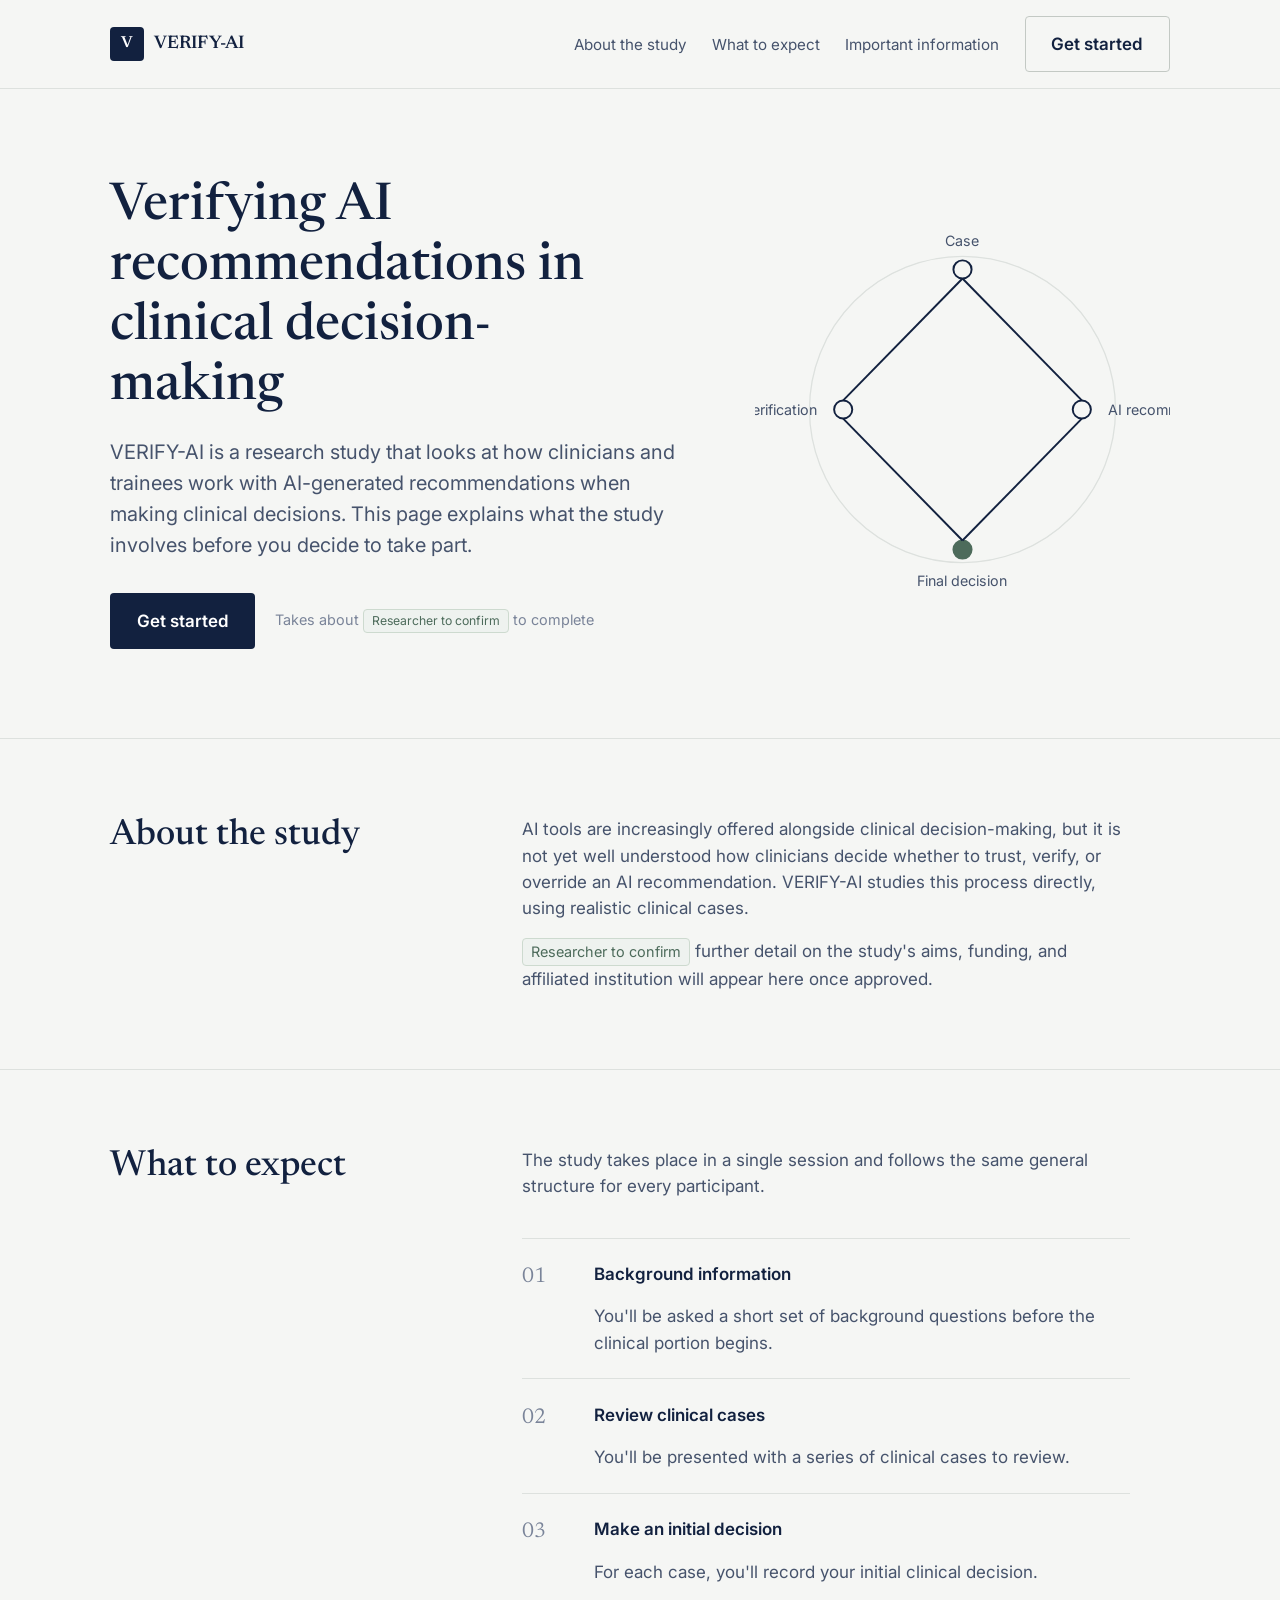
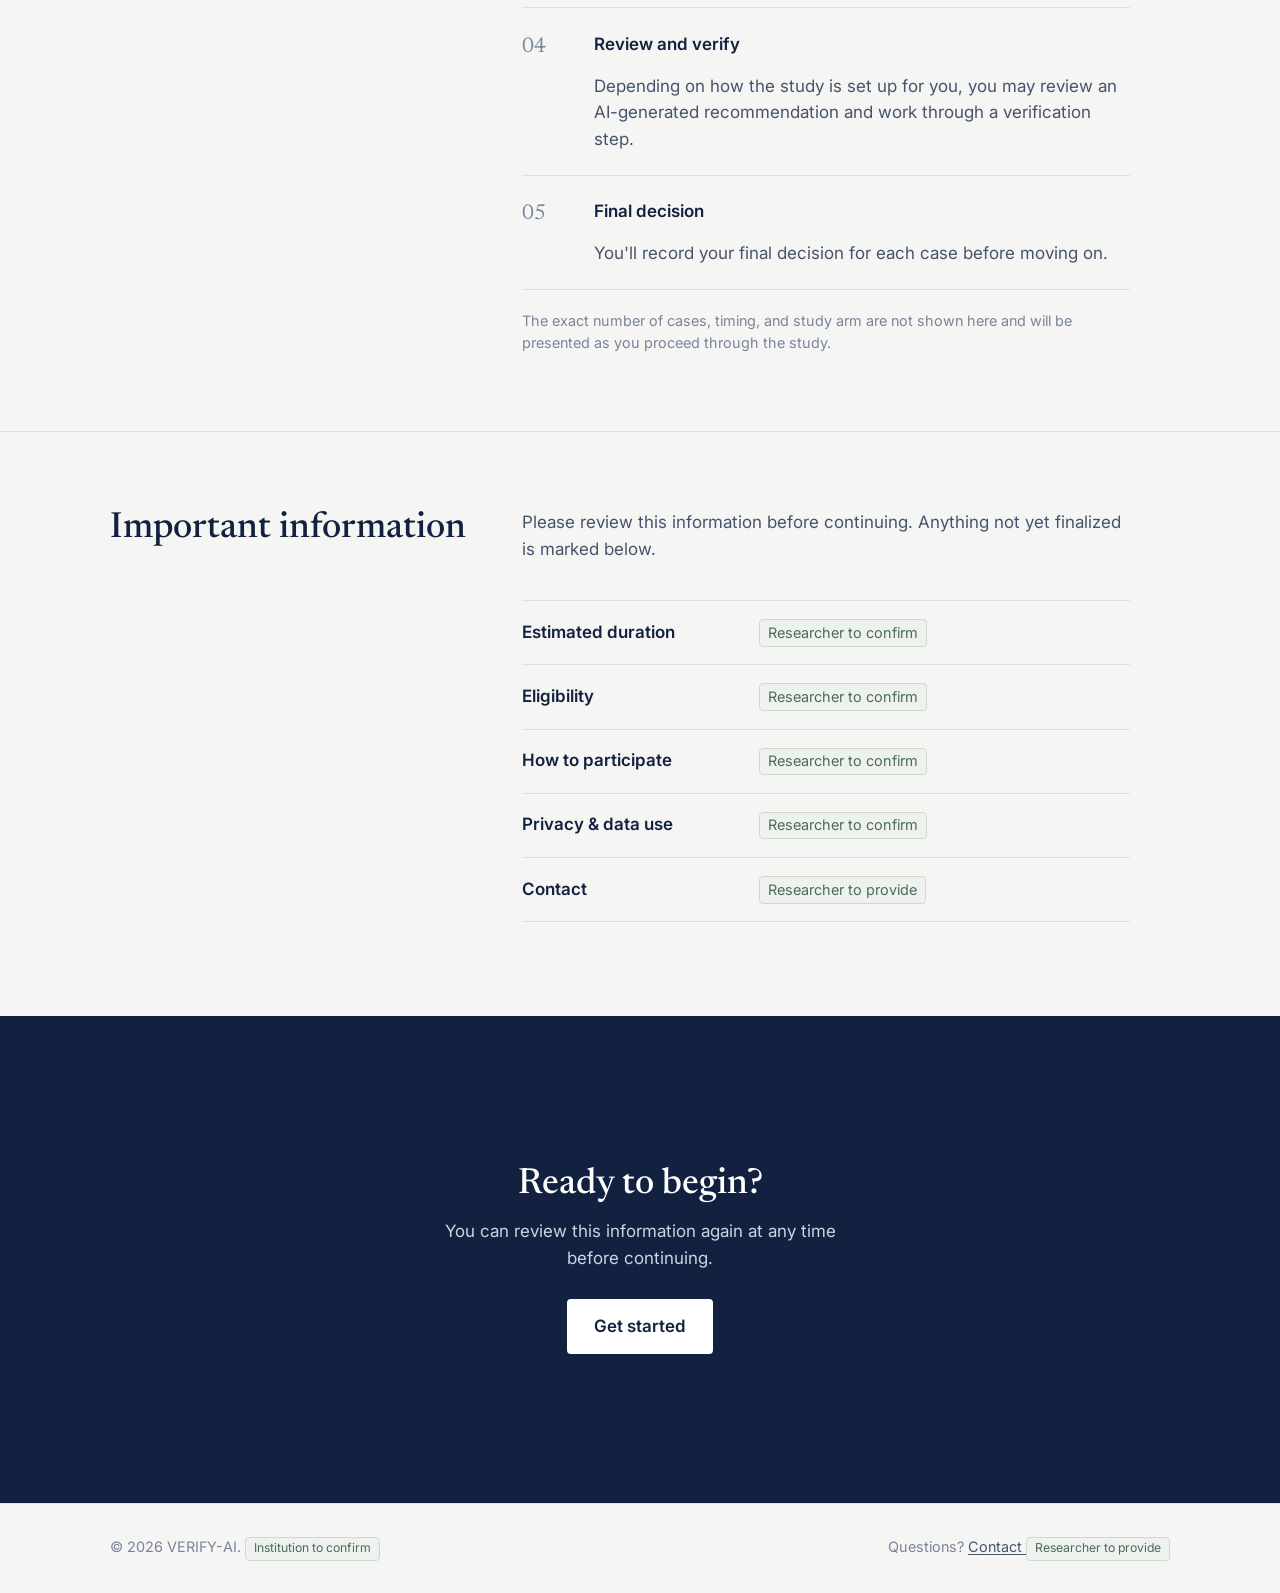
==== index.html @ 40778808 "i created the landing page for it" ====
<!DOCTYPE html>
<html lang="en">
<head>
  <meta charset="UTF-8" />
  <meta name="viewport" content="width=device-width, initial-scale=1.0" />
  <title>VERIFY-AI — A Clinical Research Study</title>
  <meta name="description" content="VERIFY-AI is a research study on verifying AI recommendations in clinical decision-making. Learn what participation involves before you begin." />
  <link rel="preconnect" href="https://fonts.googleapis.com" />
  <link rel="preconnect" href="https://fonts.gstatic.com" crossorigin />
  <link href="https://fonts.googleapis.com/css2?family=Newsreader:opsz,wght@6..72,500;6..72,600&family=Inter:wght@400;500;600&display=swap" rel="stylesheet" />
  <link rel="stylesheet" href="css/main.css" />
  <link rel="stylesheet" href="css/landing.css" />
</head>
<body>
  <a class="skip-link" href="#main">Skip to main content</a>

  <header class="site-header">
    <div class="wrap site-header__inner">
      <a class="brand" href="#top">
        <span class="brand__mark" aria-hidden="true">V</span>
        <span class="brand__name">VERIFY-AI</span>
      </a>

      <nav class="site-nav" data-open="false" aria-label="Primary">
        <button class="nav-toggle" type="button" aria-expanded="false" aria-controls="primary-nav-links" id="nav-toggle-btn">
          Menu
        </button>
        <ul class="site-nav__links" id="primary-nav-links">
          <li><a href="#about">About the study</a></li>
          <li><a href="#expect">What to expect</a></li>
          <li><a href="#information">Important information</a></li>
        </ul>
        <a class="btn btn-quiet site-nav__cta" href="#begin">Get started</a>
      </nav>
    </div>
  </header>

  <main id="main">
    <section class="hero" id="top">
      <div class="wrap hero__grid">
        <div class="hero__copy">
          <h1 class="hero__title">Verifying AI recommendations in clinical decision-making</h1>
          <p class="hero__lede">
            VERIFY-AI is a research study that looks at how clinicians and
            trainees work with AI-generated recommendations when making
            clinical decisions. This page explains what the study involves
            before you decide to take part.
          </p>
          <div class="hero__actions">
            <a class="btn btn-primary" href="#begin">Get started</a>
            <span class="hero__note">Takes about <span class="placeholder">Researcher to confirm</span> to complete</span>
          </div>
        </div>

        <div class="hero__figure" aria-hidden="true">
          <svg viewBox="0 0 320 320" xmlns="http://www.w3.org/2000/svg" role="img" aria-label="">
            <circle cx="160" cy="160" r="118" fill="none" stroke="#dde1de" stroke-width="1" />
            <g fill="none" stroke="#12213f" stroke-width="1.5">
              <circle cx="160" cy="52" r="7" />
              <circle cx="252" cy="160" r="7" />
              <circle cx="160" cy="268" r="7" fill="#4d6b5b" stroke="#4d6b5b" />
              <circle cx="68" cy="160" r="7" />
              <path d="M160 59 L252 153" />
              <path d="M252 167 L160 261" />
              <path d="M160 261 L68 167" />
              <path d="M68 153 L160 59" />
            </g>
            <text x="160" y="34" text-anchor="middle" font-family="Inter, sans-serif" font-size="11" fill="#46536c">Case</text>
            <text x="272" y="164" text-anchor="start" font-family="Inter, sans-serif" font-size="11" fill="#46536c">AI recommendation</text>
            <text x="160" y="296" text-anchor="middle" font-family="Inter, sans-serif" font-size="11" fill="#46536c">Final decision</text>
            <text x="48" y="164" text-anchor="end" font-family="Inter, sans-serif" font-size="11" fill="#46536c">Verification</text>
          </svg>
        </div>
      </div>
    </section>

    <section class="section" id="about">
      <div class="wrap section__head">
        <h2 class="section__heading">About the study</h2>
        <div class="section__body">
          <p>
            AI tools are increasingly offered alongside clinical decision-making,
            but it is not yet well understood how clinicians decide whether to
            trust, verify, or override an AI recommendation. VERIFY-AI studies
            this process directly, using realistic clinical cases.
          </p>
          <p>
            <span class="placeholder">Researcher to confirm</span> further
            detail on the study's aims, funding, and affiliated institution
            will appear here once approved.
          </p>
        </div>
      </div>
    </section>

    <section class="section" id="expect">
      <div class="wrap section__head">
        <h2 class="section__heading">What to expect</h2>
        <div class="section__body">
          <p>The study takes place in a single session and follows the same general structure for every participant.</p>

          <ol class="steps">
            <li class="step">
              <span class="step__index" aria-hidden="true">01</span>
              <div>
                <p class="step__title">Background information</p>
                <p class="step__text">You'll be asked a short set of background questions before the clinical portion begins.</p>
              </div>
            </li>
            <li class="step">
              <span class="step__index" aria-hidden="true">02</span>
              <div>
                <p class="step__title">Review clinical cases</p>
                <p class="step__text">You'll be presented with a series of clinical cases to review.</p>
              </div>
            </li>
            <li class="step">
              <span class="step__index" aria-hidden="true">03</span>
              <div>
                <p class="step__title">Make an initial decision</p>
                <p class="step__text">For each case, you'll record your initial clinical decision.</p>
              </div>
            </li>
            <li class="step">
              <span class="step__index" aria-hidden="true">04</span>
              <div>
                <p class="step__title">Review and verify</p>
                <p class="step__text">Depending on how the study is set up for you, you may review an AI-generated recommendation and work through a verification step.</p>
              </div>
            </li>
            <li class="step">
              <span class="step__index" aria-hidden="true">05</span>
              <div>
                <p class="step__title">Final decision</p>
                <p class="step__text">You'll record your final decision for each case before moving on.</p>
              </div>
            </li>
          </ol>
          <p class="steps__caveat">The exact number of cases, timing, and study arm are not shown here and will be presented as you proceed through the study.</p>
        </div>
      </div>
    </section>

    <section class="section" id="information">
      <div class="wrap section__head">
        <h2 class="section__heading">Important information</h2>
        <div class="section__body">
          <p>Please review this information before continuing. Anything not yet finalized is marked below.</p>

          <dl class="info-list">
            <div class="info-row">
              <dt>Estimated duration</dt>
              <dd><span class="placeholder">Researcher to confirm</span></dd>
            </div>
            <div class="info-row">
              <dt>Eligibility</dt>
              <dd><span class="placeholder">Researcher to confirm</span></dd>
            </div>
            <div class="info-row">
              <dt>How to participate</dt>
              <dd><span class="placeholder">Researcher to confirm</span></dd>
            </div>
            <div class="info-row">
              <dt>Privacy &amp; data use</dt>
              <dd><span class="placeholder">Researcher to confirm</span></dd>
            </div>
            <div class="info-row">
              <dt>Contact</dt>
              <dd><span class="placeholder">Researcher to provide</span></dd>
            </div>
          </dl>
        </div>
      </div>
    </section>

    <section class="section cta-band" id="begin">
      <div class="wrap cta-band__inner">
        <h2>Ready to begin?</h2>
        <p>You can review this information again at any time before continuing.</p>
        <a class="btn btn-on-dark" href="#" id="get-started-btn">Get started</a>
      </div>
    </section>
  </main>

  <footer class="site-footer">
    <div class="wrap site-footer__inner">
      <p>&copy; <span id="footer-year">2026</span> VERIFY-AI. <span class="placeholder">Institution to confirm</span></p>
      <p>Questions? <a href="#">Contact <span class="placeholder">Researcher to provide</span></a></p>
    </div>
  </footer>

  <script type="module" src="js/main.js"></script>
</body>
</html>
---- css/main.css ----
/* ==========================================================================
   VERIFY-AI — Global Foundation
   Design tokens, resets, and shared primitives used across every page.
   Page-specific layout lives in its own stylesheet (e.g. landing.css).
   ========================================================================== */

:root {
  /* Color — deep navy as the research-authority primary, one muted accent */
  --color-bg: #f5f6f4;
  --color-surface: #ffffff;
  --color-ink: #12213f;
  --color-ink-soft: #46536c;
  --color-ink-faint: #7a8499;
  --color-line: #dde1de;
  --color-line-strong: #c3c9c4;
  --color-accent: #4d6b5b;
  --color-accent-ink: #eef2ef;
  --color-focus: #2f6fed;

  /* Type */
  --font-display: "Newsreader", "Iowan Old Style", "Georgia", serif;
  --font-body: "Inter", "Segoe UI", -apple-system, BlinkMacSystemFont, sans-serif;

  --step-0: clamp(1rem, 0.95rem + 0.2vw, 1.0625rem);
  --step-1: clamp(1.125rem, 1.05rem + 0.35vw, 1.25rem);
  --step-2: clamp(1.375rem, 1.25rem + 0.6vw, 1.625rem);
  --step-3: clamp(1.75rem, 1.5rem + 1.2vw, 2.25rem);
  --step-4: clamp(2.25rem, 1.85rem + 2vw, 3.25rem);

  /* Layout */
  --content-max: 71.25rem;
  --measure: 38rem;
  --radius-sm: 4px;
  --radius-md: 8px;
  --space-unit: 8px;
}

*,
*::before,
*::after {
  box-sizing: border-box;
}

html {
  -webkit-text-size-adjust: 100%;
  scroll-behavior: smooth;
}

@media (prefers-reduced-motion: reduce) {
  html {
    scroll-behavior: auto;
  }
  *,
  *::before,
  *::after {
    animation-duration: 0.01ms !important;
    animation-iteration-count: 1 !important;
    transition-duration: 0.01ms !important;
    scroll-behavior: auto !important;
  }
}

body {
  margin: 0;
  background: var(--color-bg);
  color: var(--color-ink);
  font-family: var(--font-body);
  font-size: var(--step-0);
  line-height: 1.55;
  -webkit-font-smoothing: antialiased;
}

img {
  max-width: 100%;
  display: block;
}

h1,
h2,
h3,
h4 {
  font-family: var(--font-display);
  color: var(--color-ink);
  line-height: 1.15;
  margin: 0;
  font-weight: 500;
}

p {
  margin: 0;
}

a {
  color: inherit;
}

ul,
ol {
  margin: 0;
  padding: 0;
}

button {
  font-family: inherit;
}

/* Visible, consistent focus state for keyboard users everywhere */
a:focus-visible,
button:focus-visible,
[tabindex]:focus-visible {
  outline: 2px solid var(--color-focus);
  outline-offset: 3px;
  border-radius: var(--radius-sm);
}

.visually-hidden {
  position: absolute;
  width: 1px;
  height: 1px;
  padding: 0;
  margin: -1px;
  overflow: hidden;
  clip: rect(0, 0, 0, 0);
  white-space: nowrap;
  border: 0;
}

.skip-link {
  position: absolute;
  left: 1rem;
  top: -3rem;
  background: var(--color-ink);
  color: #fff;
  padding: 0.6rem 1rem;
  border-radius: var(--radius-sm);
  z-index: 100;
  transition: top 0.15s ease;
}

.skip-link:focus {
  top: 1rem;
}

.wrap {
  max-width: var(--content-max);
  margin-inline: auto;
  padding-inline: clamp(1.25rem, 4vw, 2.5rem);
}

/* Buttons ------------------------------------------------------------- */

.btn {
  display: inline-flex;
  align-items: center;
  justify-content: center;
  gap: 0.5rem;
  border-radius: var(--radius-sm);
  padding: 0.85rem 1.6rem;
  font-size: var(--step-0);
  font-weight: 600;
  text-decoration: none;
  border: 1px solid transparent;
  cursor: pointer;
  transition: background-color 0.15s ease, border-color 0.15s ease, color 0.15s ease;
}

.btn-primary {
  background: var(--color-ink);
  color: #fff;
}

.btn-primary:hover {
  background: #1c3157;
}

.btn-on-dark {
  background: #fff;
  color: var(--color-ink);
}

.btn-on-dark:hover {
  background: var(--color-accent-ink);
}

.btn-quiet {
  background: transparent;
  color: var(--color-ink);
  border-color: var(--color-line-strong);
}

.btn-quiet:hover {
  border-color: var(--color-ink);
}

/* Section rhythm -------------------------------------------------------- */

.section {
  padding-block: clamp(3rem, 6vw, 5.5rem);
  border-top: 1px solid var(--color-line);
}

.eyebrow-none {
  /* intentionally no tracked-out eyebrow labels in this design */
}
---- css/landing.css ----
/* ==========================================================================
   VERIFY-AI — Landing Page
   ========================================================================== */

/* Header ----------------------------------------------------------------- */

.site-header {
  position: sticky;
  top: 0;
  z-index: 20;
  background: rgba(245, 246, 244, 0.92);
  backdrop-filter: blur(6px);
  border-bottom: 1px solid var(--color-line);
}

.site-header__inner {
  display: flex;
  align-items: center;
  justify-content: space-between;
  padding-block: 1rem;
}

.brand {
  display: flex;
  align-items: center;
  gap: 0.6rem;
  text-decoration: none;
  color: var(--color-ink);
}

.brand__mark {
  width: 34px;
  height: 34px;
  border-radius: var(--radius-sm);
  background: var(--color-ink);
  color: #fff;
  display: grid;
  place-items: center;
  font-family: var(--font-display);
  font-size: 1rem;
  font-weight: 600;
  flex-shrink: 0;
}

.brand__name {
  font-family: var(--font-display);
  font-size: 1.15rem;
  font-weight: 600;
  letter-spacing: 0.01em;
}

.site-nav {
  display: flex;
  align-items: center;
  gap: clamp(1rem, 2vw, 2rem);
}

.site-nav__links {
  display: flex;
  gap: clamp(1rem, 2vw, 1.75rem);
  list-style: none;
}

.site-nav__links a {
  text-decoration: none;
  color: var(--color-ink-soft);
  font-size: 0.95rem;
  padding-block: 0.25rem;
  border-bottom: 1px solid transparent;
}

.site-nav__links a:hover {
  color: var(--color-ink);
  border-bottom-color: var(--color-ink);
}

.nav-toggle {
  display: none;
  background: none;
  border: 1px solid var(--color-line-strong);
  border-radius: var(--radius-sm);
  padding: 0.5rem 0.7rem;
}

@media (max-width: 720px) {
  .nav-toggle {
    display: inline-flex;
  }

  .site-nav__links {
    position: absolute;
    inset-inline: 0;
    top: 100%;
    background: var(--color-surface);
    border-bottom: 1px solid var(--color-line);
    flex-direction: column;
    gap: 0;
    padding: 0.5rem clamp(1.25rem, 4vw, 2.5rem);
    display: none;
  }

  .site-nav__links a {
    display: block;
    padding-block: 0.85rem;
    border-bottom: 1px solid var(--color-line);
  }

  .site-nav[data-open="true"] .site-nav__links {
    display: flex;
  }

  .site-nav__cta {
    display: none;
  }
}

/* Hero --------------------------------------------------------------------*/

.hero {
  padding-block: clamp(3rem, 7vw, 6rem);
}

.hero__grid {
  display: grid;
  grid-template-columns: minmax(0, 1.05fr) minmax(0, 0.75fr);
  gap: clamp(2rem, 5vw, 4rem);
  align-items: center;
}

@media (max-width: 860px) {
  .hero__grid {
    grid-template-columns: 1fr;
  }

  .hero__figure {
    order: -1;
    max-width: 22rem;
    margin-inline: auto;
  }
}

.hero__title {
  font-size: var(--step-4);
  max-width: 16ch;
}

.hero__lede {
  margin-top: 1.25rem;
  max-width: var(--measure);
  color: var(--color-ink-soft);
  font-size: var(--step-1);
}

.hero__actions {
  margin-top: 2rem;
  display: flex;
  align-items: center;
  gap: 1.25rem;
  flex-wrap: wrap;
}

.hero__note {
  color: var(--color-ink-faint);
  font-size: 0.9rem;
}

.hero__figure svg {
  width: 100%;
  height: auto;
}

/* Section heading pattern ---------------------------------------------- */

.section__head {
  display: grid;
  grid-template-columns: minmax(0, 0.9fr) minmax(0, 1.6fr);
  gap: clamp(1.5rem, 4vw, 3rem);
}

@media (max-width: 760px) {
  .section__head {
    grid-template-columns: 1fr;
    gap: 1rem;
  }
}

.section__heading {
  font-size: var(--step-3);
}

.section__body {
  max-width: var(--measure);
  color: var(--color-ink-soft);
}

.section__body p + p {
  margin-top: 1rem;
}

/* What to expect — steps ------------------------------------------------ */

.steps {
  list-style: none;
  margin-top: clamp(1.5rem, 3vw, 2.5rem);
  border-top: 1px solid var(--color-line);
}

.step {
  display: grid;
  grid-template-columns: 3.5rem 1fr;
  gap: 1rem;
  padding-block: 1.4rem;
  border-bottom: 1px solid var(--color-line);
}

.step__index {
  font-family: var(--font-display);
  font-size: 1.35rem;
  color: var(--color-ink-faint);
}

.step__title {
  font-size: var(--step-0);
  font-weight: 600;
  color: var(--color-ink);
}

.step__text {
  margin-top: 0.35rem;
  color: var(--color-ink-soft);
  max-width: var(--measure);
}

.steps__caveat {
  margin-top: 1.25rem;
  color: var(--color-ink-faint);
  font-size: 0.9rem;
  max-width: var(--measure);
}

/* Important information — definition list ------------------------------- */

.info-list {
  margin-top: clamp(1.5rem, 3vw, 2.5rem);
  border-top: 1px solid var(--color-line);
}

.info-row {
  display: grid;
  grid-template-columns: minmax(0, 0.55fr) minmax(0, 1fr);
  gap: 1rem 2rem;
  padding-block: 1.1rem;
  border-bottom: 1px solid var(--color-line);
}

@media (max-width: 620px) {
  .info-row {
    grid-template-columns: 1fr;
    gap: 0.35rem;
  }
}

.info-row dt {
  font-weight: 600;
  color: var(--color-ink);
}

.info-row dd {
  margin: 0;
  color: var(--color-ink-soft);
}

.placeholder {
  display: inline-block;
  color: var(--color-accent);
  background: var(--color-accent-ink);
  border: 1px solid #cddacf;
  border-radius: var(--radius-sm);
  padding: 0.1rem 0.5rem;
  font-size: 0.85em;
}

/* Final CTA band ---------------------------------------------------------*/

.cta-band {
  background: var(--color-ink);
  color: #fff;
  border-top: none;
}

.cta-band__inner {
  text-align: center;
  padding-block: clamp(3rem, 6vw, 4.5rem);
}

.cta-band__inner h2 {
  color: #fff;
  font-size: var(--step-3);
}

.cta-band__inner p {
  margin-top: 0.75rem;
  color: #cdd4e2;
  max-width: 36ch;
  margin-inline: auto;
}

.cta-band__inner .btn {
  margin-top: 1.75rem;
}

/* Footer ------------------------------------------------------------------*/

.site-footer {
  border-top: 1px solid var(--color-line);
  padding-block: 2rem;
}

.site-footer__inner {
  display: flex;
  flex-wrap: wrap;
  gap: 0.75rem 1.5rem;
  justify-content: space-between;
  align-items: baseline;
  color: var(--color-ink-faint);
  font-size: 0.9rem;
}

.site-footer a {
  color: var(--color-ink-soft);
  text-decoration: underline;
  text-underline-offset: 2px;
}
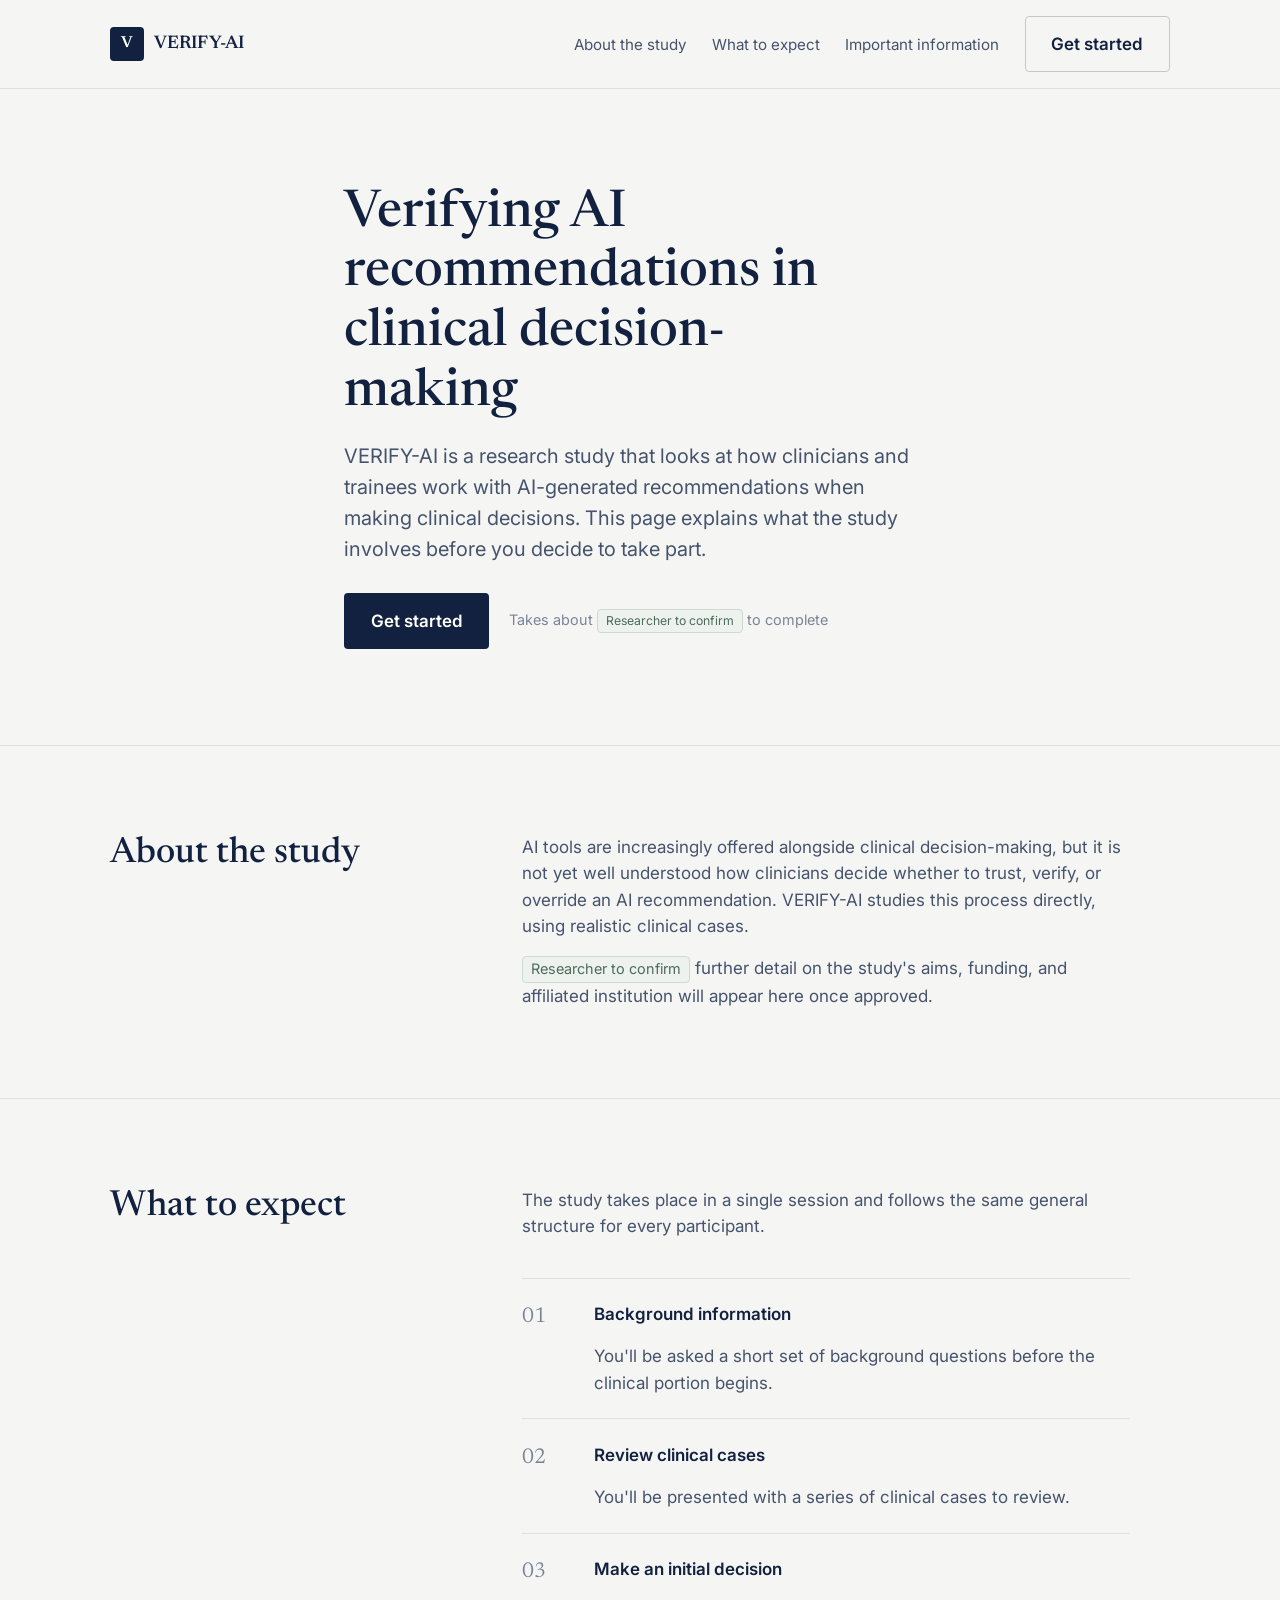
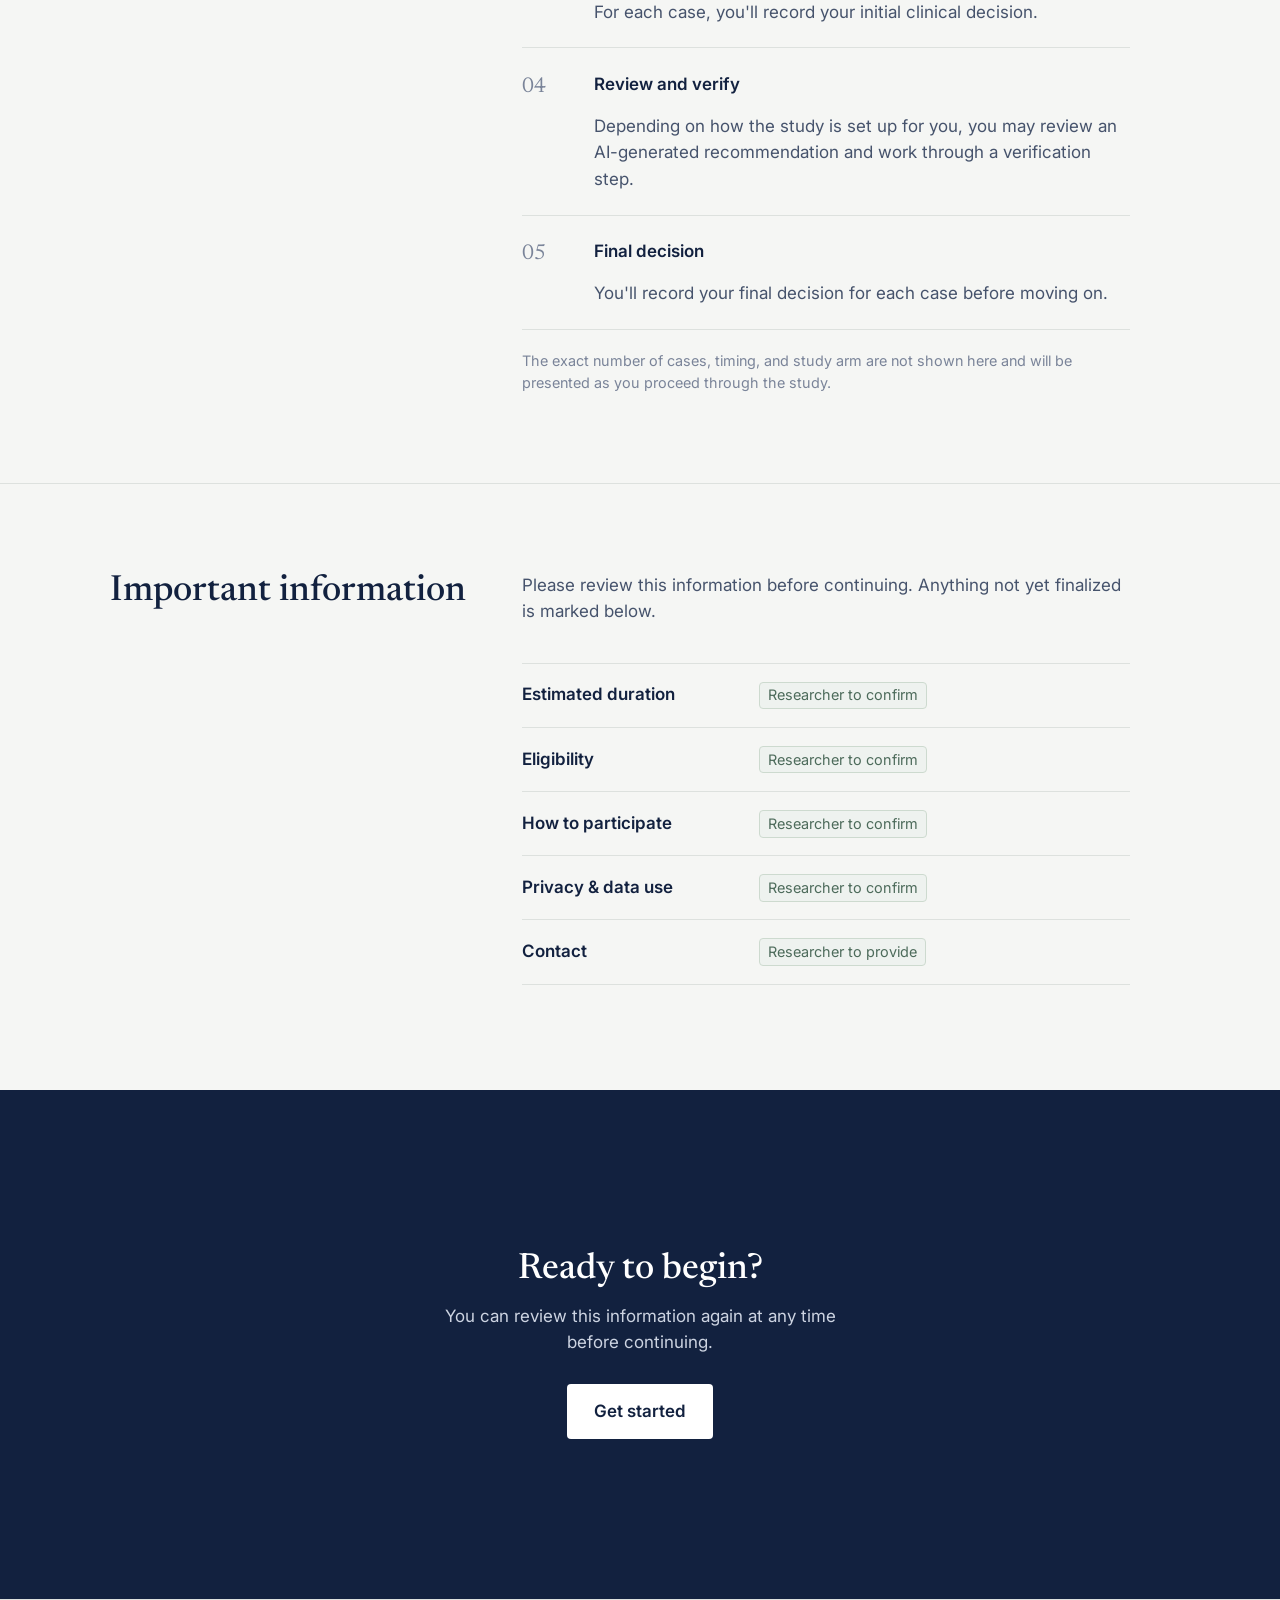
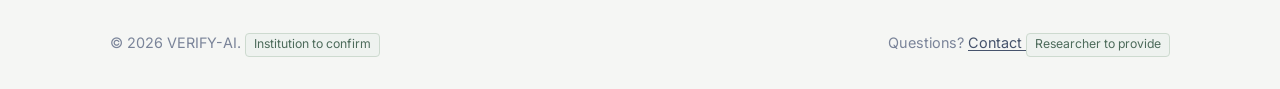
==== commit a4e7b04f: "i created the landing page for it" ====
--- a/index.html
+++ b/index.html
@@ -30,46 +30,24 @@
           <li><a href="#expect">What to expect</a></li>
           <li><a href="#information">Important information</a></li>
         </ul>
-        <a class="btn btn-quiet site-nav__cta" href="#begin">Get started</a>
+        <a class="btn btn-quiet site-nav__cta" href="participant/entry.html">Get started</a>
       </nav>
     </div>
   </header>
 
   <main id="main">
     <section class="hero" id="top">
-      <div class="wrap hero__grid">
-        <div class="hero__copy">
-          <h1 class="hero__title">Verifying AI recommendations in clinical decision-making</h1>
-          <p class="hero__lede">
-            VERIFY-AI is a research study that looks at how clinicians and
-            trainees work with AI-generated recommendations when making
-            clinical decisions. This page explains what the study involves
-            before you decide to take part.
-          </p>
-          <div class="hero__actions">
-            <a class="btn btn-primary" href="#begin">Get started</a>
-            <span class="hero__note">Takes about <span class="placeholder">Researcher to confirm</span> to complete</span>
-          </div>
-        </div>
-
-        <div class="hero__figure" aria-hidden="true">
-          <svg viewBox="0 0 320 320" xmlns="http://www.w3.org/2000/svg" role="img" aria-label="">
-            <circle cx="160" cy="160" r="118" fill="none" stroke="#dde1de" stroke-width="1" />
-            <g fill="none" stroke="#12213f" stroke-width="1.5">
-              <circle cx="160" cy="52" r="7" />
-              <circle cx="252" cy="160" r="7" />
-              <circle cx="160" cy="268" r="7" fill="#4d6b5b" stroke="#4d6b5b" />
-              <circle cx="68" cy="160" r="7" />
-              <path d="M160 59 L252 153" />
-              <path d="M252 167 L160 261" />
-              <path d="M160 261 L68 167" />
-              <path d="M68 153 L160 59" />
-            </g>
-            <text x="160" y="34" text-anchor="middle" font-family="Inter, sans-serif" font-size="11" fill="#46536c">Case</text>
-            <text x="272" y="164" text-anchor="start" font-family="Inter, sans-serif" font-size="11" fill="#46536c">AI recommendation</text>
-            <text x="160" y="296" text-anchor="middle" font-family="Inter, sans-serif" font-size="11" fill="#46536c">Final decision</text>
-            <text x="48" y="164" text-anchor="end" font-family="Inter, sans-serif" font-size="11" fill="#46536c">Verification</text>
-          </svg>
+      <div class="wrap hero__inner">
+        <h1 class="hero__title">Verifying AI recommendations in clinical decision-making</h1>
+        <p class="hero__lede">
+          VERIFY-AI is a research study that looks at how clinicians and
+          trainees work with AI-generated recommendations when making
+          clinical decisions. This page explains what the study involves
+          before you decide to take part.
+        </p>
+        <div class="hero__actions">
+          <a class="btn btn-primary" href="participant/entry.html">Get started</a>
+          <span class="hero__note">Takes about <span class="placeholder">Researcher to confirm</span> to complete</span>
         </div>
       </div>
     </section>
@@ -177,7 +155,7 @@
       <div class="wrap cta-band__inner">
         <h2>Ready to begin?</h2>
         <p>You can review this information again at any time before continuing.</p>
-        <a class="btn btn-on-dark" href="#" id="get-started-btn">Get started</a>
+        <a class="btn btn-on-dark" href="participant/entry.html" id="get-started-btn">Get started</a>
       </div>
     </section>
   </main>
--- a/css/main.css
+++ b/css/main.css
@@ -144,7 +144,7 @@
 .wrap {
   max-width: var(--content-max);
   margin-inline: auto;
-  padding-inline: clamp(1.25rem, 4vw, 2.5rem);
+  padding-inline: clamp(1.1rem, 5vw, 2.5rem);
 }
 
 /* Buttons ------------------------------------------------------------- */
@@ -154,6 +154,7 @@
   align-items: center;
   justify-content: center;
   gap: 0.5rem;
+  min-height: 44px;
   border-radius: var(--radius-sm);
   padding: 0.85rem 1.6rem;
   font-size: var(--step-0);
@@ -195,10 +196,179 @@
 /* Section rhythm -------------------------------------------------------- */
 
 .section {
-  padding-block: clamp(3rem, 6vw, 5.5rem);
+  padding-block: clamp(2.5rem, 8vw, 5.5rem);
   border-top: 1px solid var(--color-line);
 }
 
 .eyebrow-none {
   /* intentionally no tracked-out eyebrow labels in this design */
 }
+
+/* Site header — shared across every page ------------------------------- */
+
+.site-header {
+  position: sticky;
+  top: 0;
+  z-index: 20;
+  background: rgba(245, 246, 244, 0.92);
+  backdrop-filter: blur(6px);
+  border-bottom: 1px solid var(--color-line);
+}
+
+.site-header__inner {
+  display: flex;
+  align-items: center;
+  justify-content: space-between;
+  padding-block: 1rem;
+}
+
+.brand {
+  display: flex;
+  align-items: center;
+  gap: 0.6rem;
+  text-decoration: none;
+  color: var(--color-ink);
+}
+
+.brand__mark {
+  width: 34px;
+  height: 34px;
+  border-radius: var(--radius-sm);
+  background: var(--color-ink);
+  color: #fff;
+  display: grid;
+  place-items: center;
+  font-family: var(--font-display);
+  font-size: 1rem;
+  font-weight: 600;
+  flex-shrink: 0;
+}
+
+.brand__name {
+  font-family: var(--font-display);
+  font-size: 1.15rem;
+  font-weight: 600;
+  letter-spacing: 0.01em;
+}
+
+.site-nav {
+  display: flex;
+  align-items: center;
+  gap: clamp(1rem, 2vw, 2rem);
+}
+
+.site-nav__links {
+  display: flex;
+  gap: clamp(1rem, 2vw, 1.75rem);
+  list-style: none;
+}
+
+.site-nav__links a {
+  text-decoration: none;
+  color: var(--color-ink-soft);
+  font-size: 0.95rem;
+  padding-block: 0.25rem;
+  border-bottom: 1px solid transparent;
+}
+
+.site-nav__links a:hover {
+  color: var(--color-ink);
+  border-bottom-color: var(--color-ink);
+}
+
+.nav-toggle {
+  display: none;
+  align-items: center;
+  justify-content: center;
+  min-width: 44px;
+  min-height: 44px;
+  background: none;
+  border: 1px solid var(--color-line-strong);
+  border-radius: var(--radius-sm);
+  padding: 0.5rem 0.9rem;
+  font-size: 0.95rem;
+}
+
+@media (max-width: 720px) {
+  .site-header__inner {
+    padding-block: 0.75rem;
+  }
+
+  .nav-toggle {
+    display: inline-flex;
+  }
+
+  .site-nav__links {
+    position: absolute;
+    inset-inline: 0;
+    top: 100%;
+    background: var(--color-surface);
+    border-bottom: 1px solid var(--color-line);
+    box-shadow: 0 8px 16px rgba(18, 33, 63, 0.06);
+    flex-direction: column;
+    gap: 0;
+    padding: 0.25rem clamp(1.25rem, 4vw, 2.5rem) 0.75rem;
+    display: none;
+  }
+
+  .site-nav__links a {
+    display: flex;
+    align-items: center;
+    min-height: 48px;
+    padding-block: 0.6rem;
+    font-size: 1rem;
+    border-bottom: 1px solid var(--color-line);
+  }
+
+  .site-nav[data-open="true"] .site-nav__links {
+    display: flex;
+  }
+
+  .site-nav__cta {
+    display: none;
+  }
+}
+
+/* Researcher-approval placeholder pill — used inline wherever content is
+   pending confirmation from the research team. ------------------------- */
+
+.placeholder {
+  display: inline-block;
+  color: var(--color-accent);
+  background: var(--color-accent-ink);
+  border: 1px solid #cddacf;
+  border-radius: var(--radius-sm);
+  padding: 0.1rem 0.5rem;
+  font-size: 0.85em;
+}
+
+/* Site footer — shared across every page -------------------------------- */
+
+.site-footer {
+  border-top: 1px solid var(--color-line);
+  padding-block: 2rem;
+}
+
+.site-footer__inner {
+  display: flex;
+  flex-wrap: wrap;
+  gap: 0.6rem 1.5rem;
+  justify-content: space-between;
+  align-items: baseline;
+  color: var(--color-ink-faint);
+  font-size: 0.9rem;
+}
+
+@media (max-width: 480px) {
+  .site-footer__inner {
+    flex-direction: column;
+    align-items: flex-start;
+    gap: 0.5rem;
+  }
+}
+
+.site-footer a {
+  color: var(--color-ink-soft);
+  text-decoration: underline;
+  text-underline-offset: 2px;
+}
--- a/css/landing.css
+++ b/css/landing.css
@@ -1,142 +1,18 @@
 /* ==========================================================================
    VERIFY-AI — Landing Page
+   Header, footer, and the .placeholder tag are shared across pages and
+   live in css/main.css. This file only covers landing-page-specific
+   sections: hero, about/steps/info section headings, and the CTA band.
    ========================================================================== */
 
-/* Header ----------------------------------------------------------------- */
-
-.site-header {
-  position: sticky;
-  top: 0;
-  z-index: 20;
-  background: rgba(245, 246, 244, 0.92);
-  backdrop-filter: blur(6px);
-  border-bottom: 1px solid var(--color-line);
-}
-
-.site-header__inner {
-  display: flex;
-  align-items: center;
-  justify-content: space-between;
-  padding-block: 1rem;
-}
-
-.brand {
-  display: flex;
-  align-items: center;
-  gap: 0.6rem;
-  text-decoration: none;
-  color: var(--color-ink);
-}
-
-.brand__mark {
-  width: 34px;
-  height: 34px;
-  border-radius: var(--radius-sm);
-  background: var(--color-ink);
-  color: #fff;
-  display: grid;
-  place-items: center;
-  font-family: var(--font-display);
-  font-size: 1rem;
-  font-weight: 600;
-  flex-shrink: 0;
-}
-
-.brand__name {
-  font-family: var(--font-display);
-  font-size: 1.15rem;
-  font-weight: 600;
-  letter-spacing: 0.01em;
-}
-
-.site-nav {
-  display: flex;
-  align-items: center;
-  gap: clamp(1rem, 2vw, 2rem);
-}
-
-.site-nav__links {
-  display: flex;
-  gap: clamp(1rem, 2vw, 1.75rem);
-  list-style: none;
-}
-
-.site-nav__links a {
-  text-decoration: none;
-  color: var(--color-ink-soft);
-  font-size: 0.95rem;
-  padding-block: 0.25rem;
-  border-bottom: 1px solid transparent;
-}
-
-.site-nav__links a:hover {
-  color: var(--color-ink);
-  border-bottom-color: var(--color-ink);
-}
-
-.nav-toggle {
-  display: none;
-  background: none;
-  border: 1px solid var(--color-line-strong);
-  border-radius: var(--radius-sm);
-  padding: 0.5rem 0.7rem;
-}
-
-@media (max-width: 720px) {
-  .nav-toggle {
-    display: inline-flex;
-  }
-
-  .site-nav__links {
-    position: absolute;
-    inset-inline: 0;
-    top: 100%;
-    background: var(--color-surface);
-    border-bottom: 1px solid var(--color-line);
-    flex-direction: column;
-    gap: 0;
-    padding: 0.5rem clamp(1.25rem, 4vw, 2.5rem);
-    display: none;
-  }
-
-  .site-nav__links a {
-    display: block;
-    padding-block: 0.85rem;
-    border-bottom: 1px solid var(--color-line);
-  }
-
-  .site-nav[data-open="true"] .site-nav__links {
-    display: flex;
-  }
-
-  .site-nav__cta {
-    display: none;
-  }
-}
-
 /* Hero --------------------------------------------------------------------*/
 
 .hero {
-  padding-block: clamp(3rem, 7vw, 6rem);
-}
-
-.hero__grid {
-  display: grid;
-  grid-template-columns: minmax(0, 1.05fr) minmax(0, 0.75fr);
-  gap: clamp(2rem, 5vw, 4rem);
-  align-items: center;
-}
-
-@media (max-width: 860px) {
-  .hero__grid {
-    grid-template-columns: 1fr;
-  }
-
-  .hero__figure {
-    order: -1;
-    max-width: 22rem;
-    margin-inline: auto;
-  }
+  padding-block: clamp(2.5rem, 9vw, 6rem);
+}
+
+.hero__inner {
+  max-width: 42rem;
 }
 
 .hero__title {
@@ -145,14 +21,14 @@
 }
 
 .hero__lede {
-  margin-top: 1.25rem;
+  margin-top: 1.1rem;
   max-width: var(--measure);
   color: var(--color-ink-soft);
   font-size: var(--step-1);
 }
 
 .hero__actions {
-  margin-top: 2rem;
+  margin-top: 1.75rem;
   display: flex;
   align-items: center;
   gap: 1.25rem;
@@ -164,9 +40,20 @@
   font-size: 0.9rem;
 }
 
-.hero__figure svg {
-  width: 100%;
-  height: auto;
+@media (max-width: 480px) {
+  .hero__actions {
+    flex-direction: column;
+    align-items: stretch;
+    gap: 0.9rem;
+  }
+
+  .hero__actions .btn {
+    width: 100%;
+  }
+
+  .hero__note {
+    text-align: center;
+  }
 }
 
 /* Section heading pattern ---------------------------------------------- */
@@ -207,16 +94,30 @@
 
 .step {
   display: grid;
-  grid-template-columns: 3.5rem 1fr;
-  gap: 1rem;
-  padding-block: 1.4rem;
+  grid-template-columns: 2.75rem 1fr;
+  gap: 0.85rem;
+  padding-block: 1.25rem;
   border-bottom: 1px solid var(--color-line);
+}
+
+@media (min-width: 480px) {
+  .step {
+    grid-template-columns: 3.5rem 1fr;
+    gap: 1rem;
+    padding-block: 1.4rem;
+  }
 }
 
 .step__index {
   font-family: var(--font-display);
-  font-size: 1.35rem;
+  font-size: 1.2rem;
   color: var(--color-ink-faint);
+}
+
+@media (min-width: 480px) {
+  .step__index {
+    font-size: 1.35rem;
+  }
 }
 
 .step__title {
@@ -270,16 +171,6 @@
   color: var(--color-ink-soft);
 }
 
-.placeholder {
-  display: inline-block;
-  color: var(--color-accent);
-  background: var(--color-accent-ink);
-  border: 1px solid #cddacf;
-  border-radius: var(--radius-sm);
-  padding: 0.1rem 0.5rem;
-  font-size: 0.85em;
-}
-
 /* Final CTA band ---------------------------------------------------------*/
 
 .cta-band {
@@ -309,25 +200,9 @@
   margin-top: 1.75rem;
 }
 
-/* Footer ------------------------------------------------------------------*/
-
-.site-footer {
-  border-top: 1px solid var(--color-line);
-  padding-block: 2rem;
-}
-
-.site-footer__inner {
-  display: flex;
-  flex-wrap: wrap;
-  gap: 0.75rem 1.5rem;
-  justify-content: space-between;
-  align-items: baseline;
-  color: var(--color-ink-faint);
-  font-size: 0.9rem;
-}
-
-.site-footer a {
-  color: var(--color-ink-soft);
-  text-decoration: underline;
-  text-underline-offset: 2px;
-}
+@media (max-width: 480px) {
+  .cta-band__inner .btn {
+    width: 100%;
+    max-width: 20rem;
+  }
+}
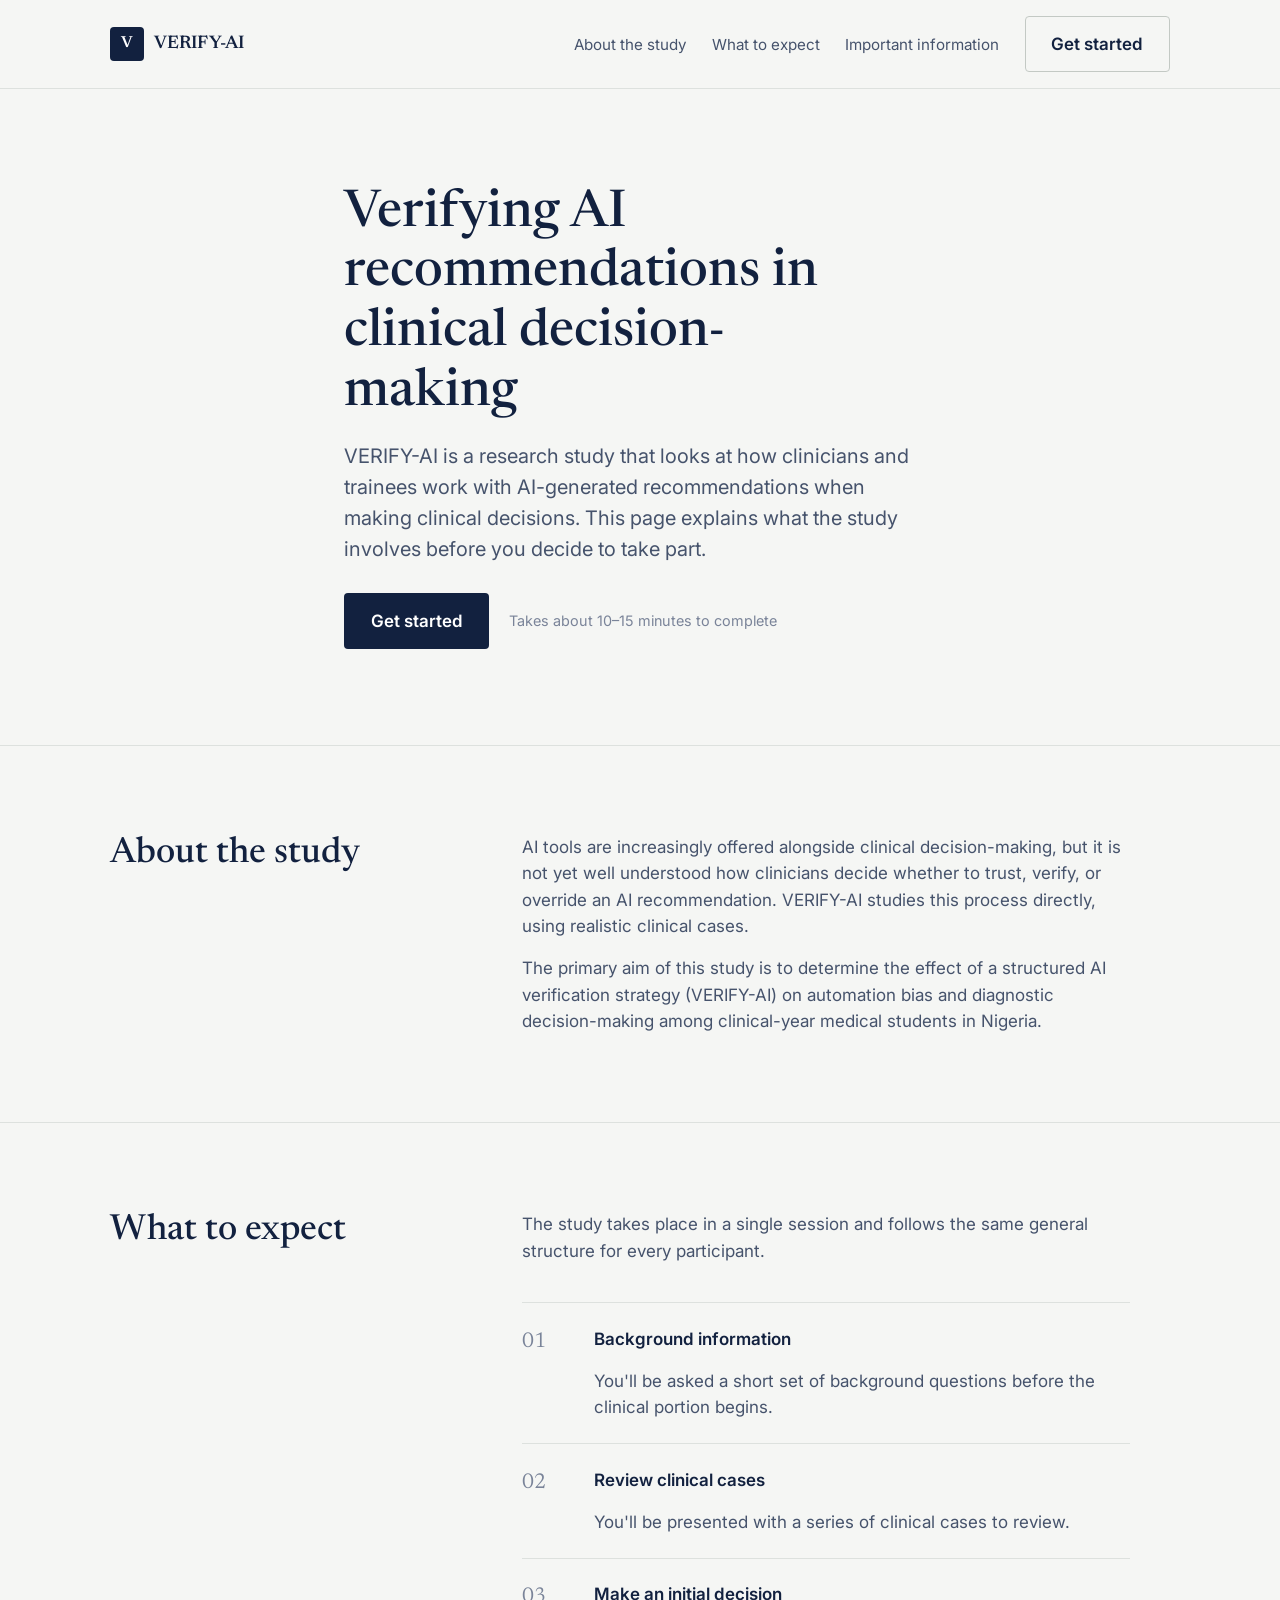
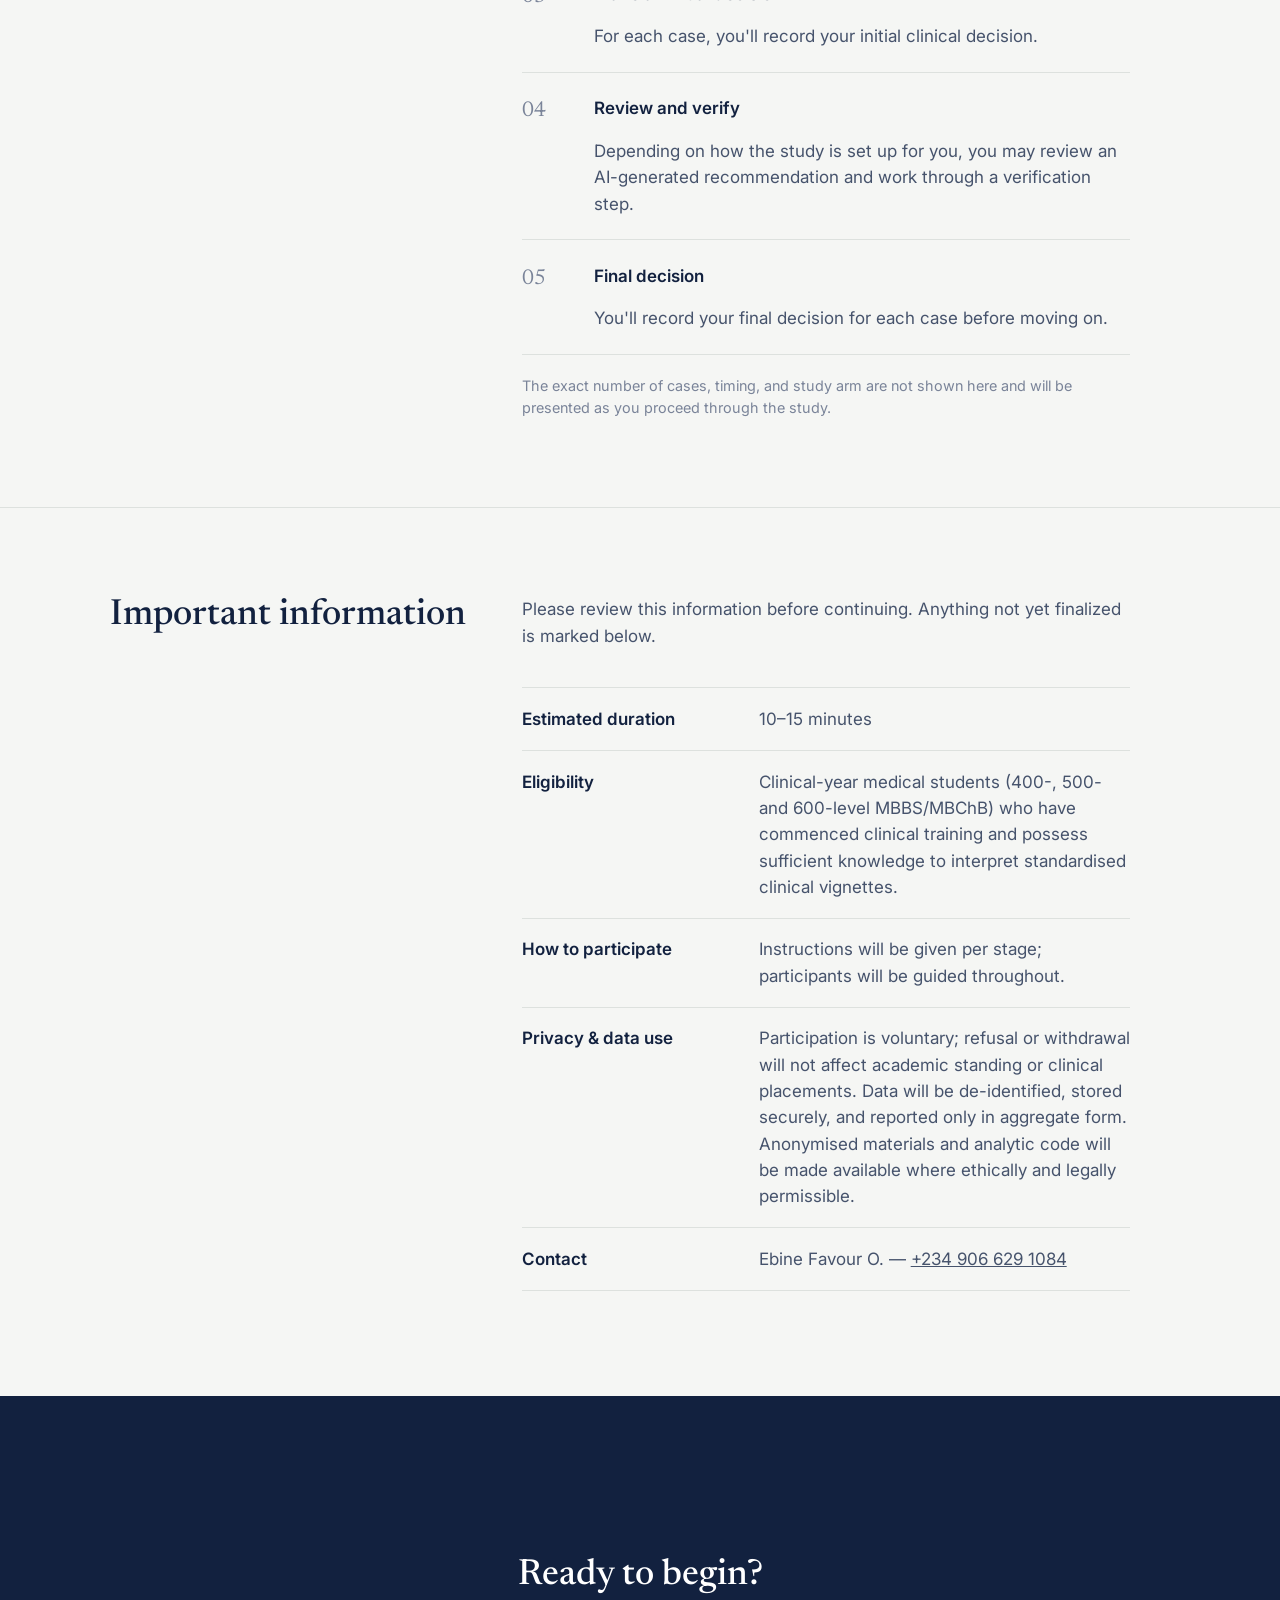
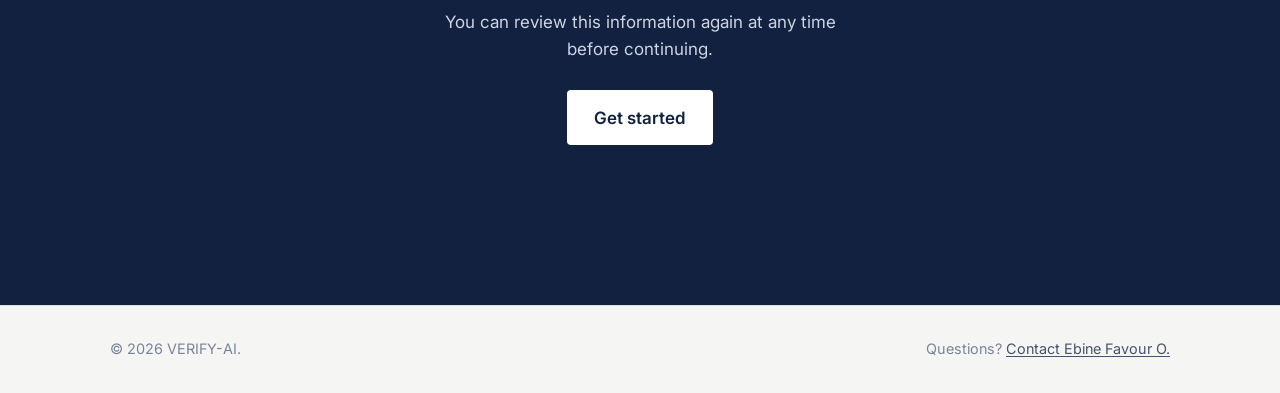
==== commit ba422e18: "i did it" ====
--- a/index.html
+++ b/index.html
@@ -47,7 +47,7 @@
         </p>
         <div class="hero__actions">
           <a class="btn btn-primary" href="participant/entry.html">Get started</a>
-          <span class="hero__note">Takes about <span class="placeholder">Researcher to confirm</span> to complete</span>
+          <span class="hero__note">Takes about 10–15 minutes to complete</span>
         </div>
       </div>
     </section>
@@ -63,9 +63,10 @@
             this process directly, using realistic clinical cases.
           </p>
           <p>
-            <span class="placeholder">Researcher to confirm</span> further
-            detail on the study's aims, funding, and affiliated institution
-            will appear here once approved.
+            The primary aim of this study is to determine the effect of a
+            structured AI verification strategy (VERIFY-AI) on automation
+            bias and diagnostic decision-making among clinical-year medical
+            students in Nigeria.
           </p>
         </div>
       </div>
@@ -128,23 +129,23 @@
           <dl class="info-list">
             <div class="info-row">
               <dt>Estimated duration</dt>
-              <dd><span class="placeholder">Researcher to confirm</span></dd>
+              <dd>10–15 minutes</dd>
             </div>
             <div class="info-row">
               <dt>Eligibility</dt>
-              <dd><span class="placeholder">Researcher to confirm</span></dd>
+              <dd>Clinical-year medical students (400-, 500- and 600-level MBBS/MBChB) who have commenced clinical training and possess sufficient knowledge to interpret standardised clinical vignettes.</dd>
             </div>
             <div class="info-row">
               <dt>How to participate</dt>
-              <dd><span class="placeholder">Researcher to confirm</span></dd>
+              <dd>Instructions will be given per stage; participants will be guided throughout.</dd>
             </div>
             <div class="info-row">
               <dt>Privacy &amp; data use</dt>
-              <dd><span class="placeholder">Researcher to confirm</span></dd>
+              <dd>Participation is voluntary; refusal or withdrawal will not affect academic standing or clinical placements. Data will be de-identified, stored securely, and reported only in aggregate form. Anonymised materials and analytic code will be made available where ethically and legally permissible.</dd>
             </div>
             <div class="info-row">
               <dt>Contact</dt>
-              <dd><span class="placeholder">Researcher to provide</span></dd>
+              <dd>Ebine Favour O. — <a href="tel:+2349066291084">+234 906 629 1084</a></dd>
             </div>
           </dl>
         </div>
@@ -162,8 +163,8 @@
 
   <footer class="site-footer">
     <div class="wrap site-footer__inner">
-      <p>&copy; <span id="footer-year">2026</span> VERIFY-AI. <span class="placeholder">Institution to confirm</span></p>
-      <p>Questions? <a href="#">Contact <span class="placeholder">Researcher to provide</span></a></p>
+      <p>&copy; <span id="footer-year">2026</span> VERIFY-AI.</p>
+      <p>Questions? <a href="tel:+2349066291084">Contact Ebine Favour O.</a></p>
     </div>
   </footer>
 
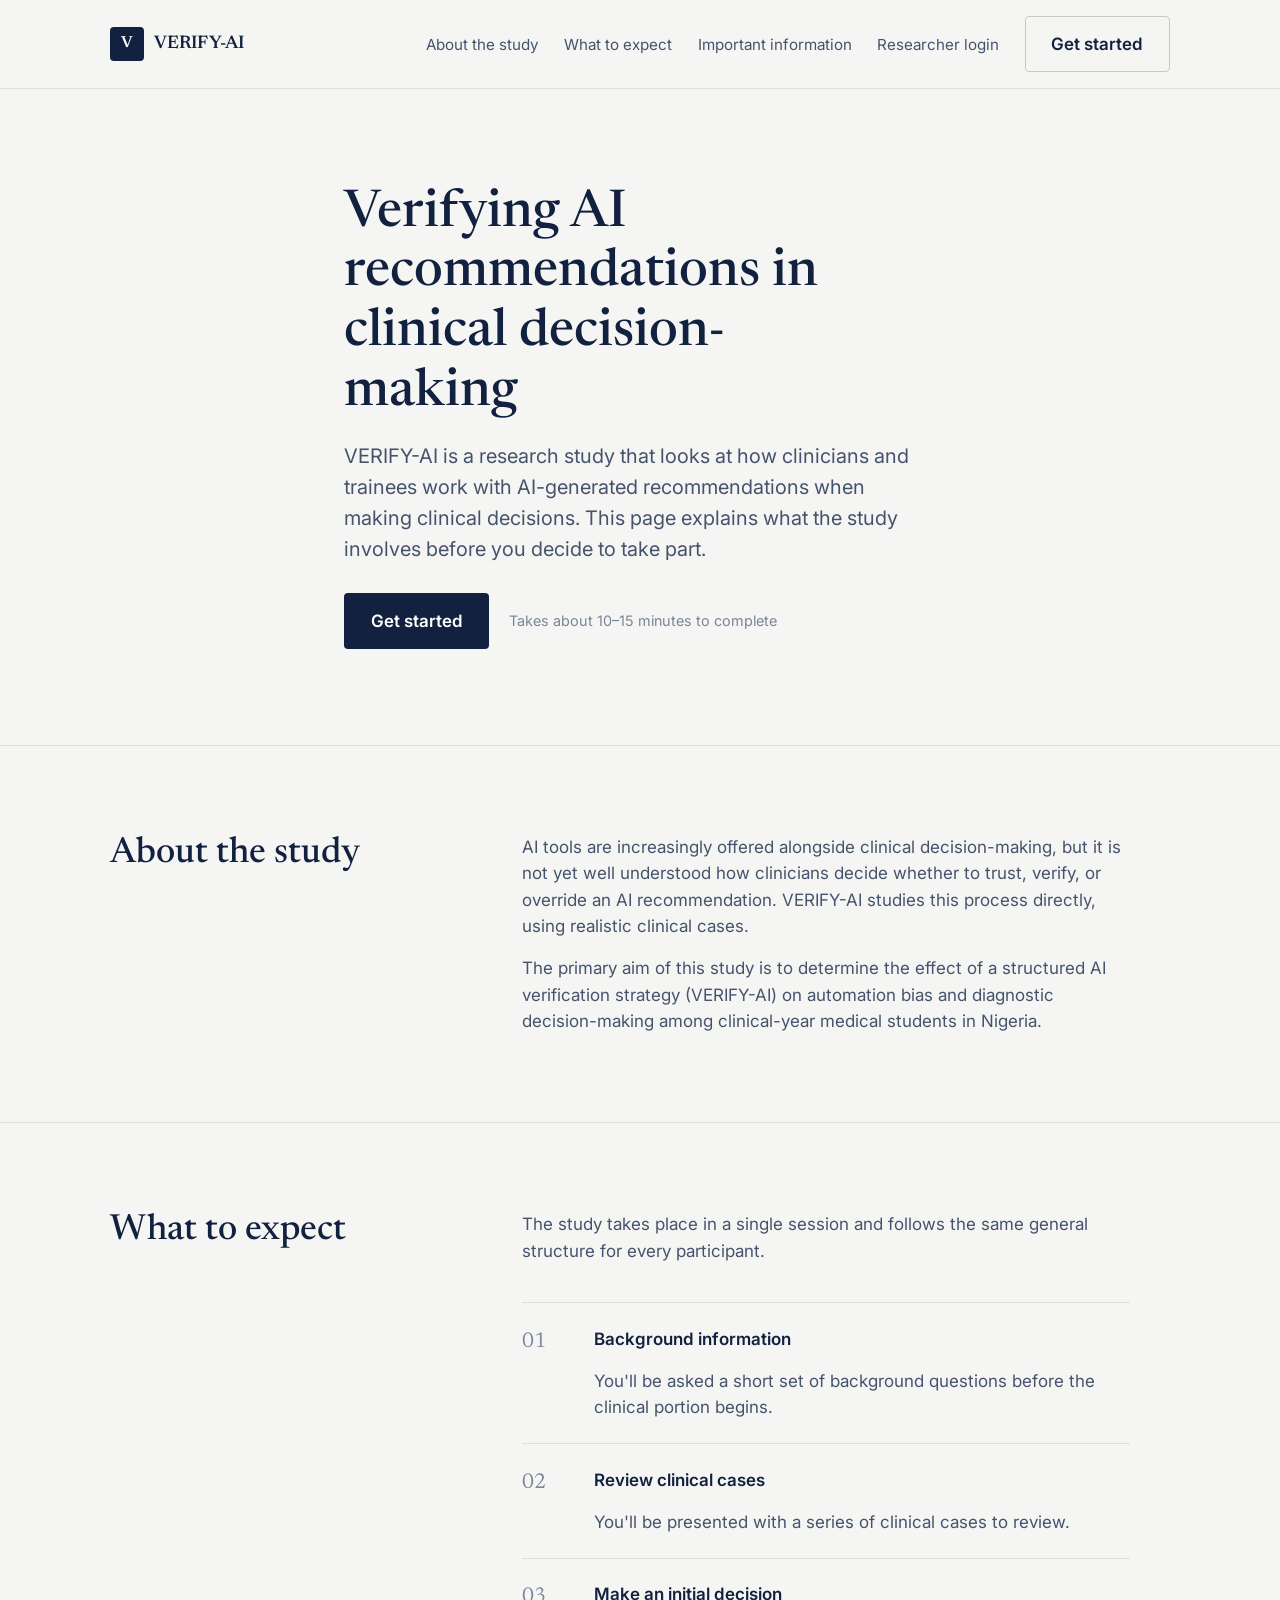
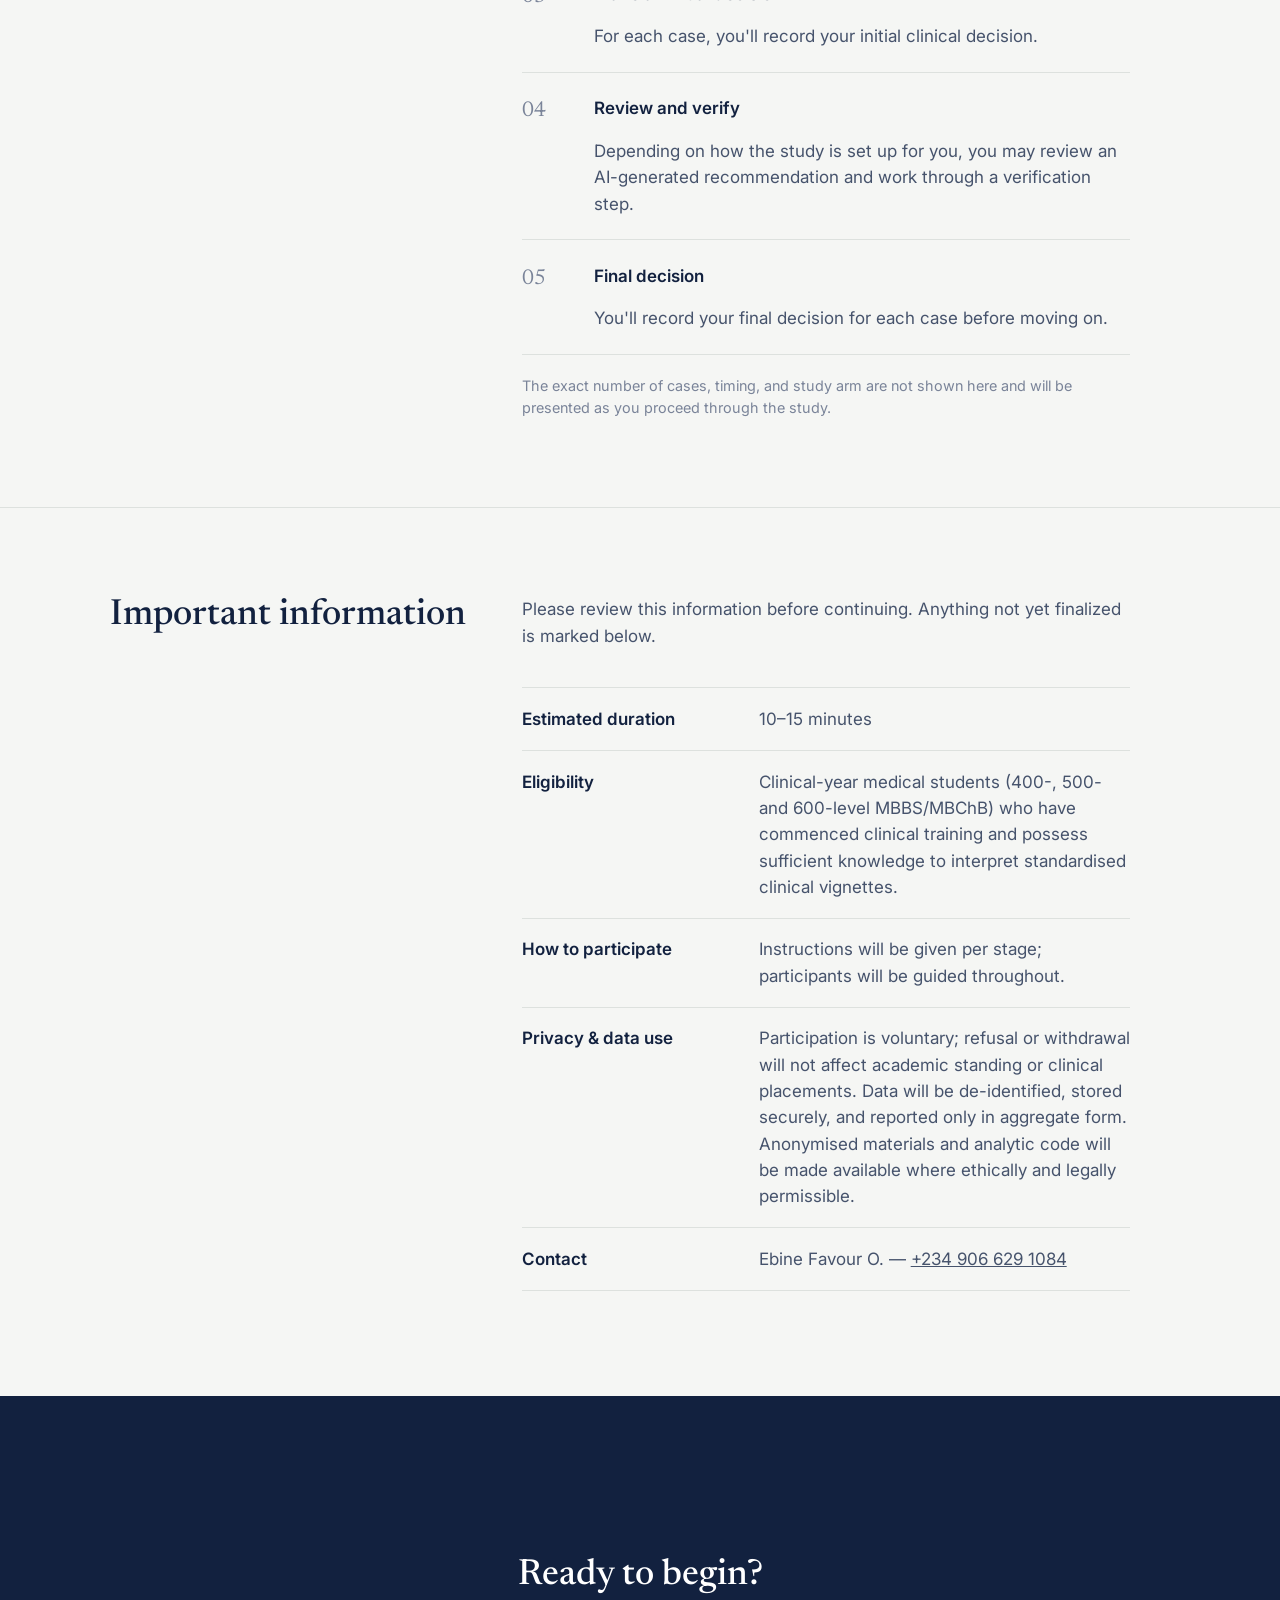
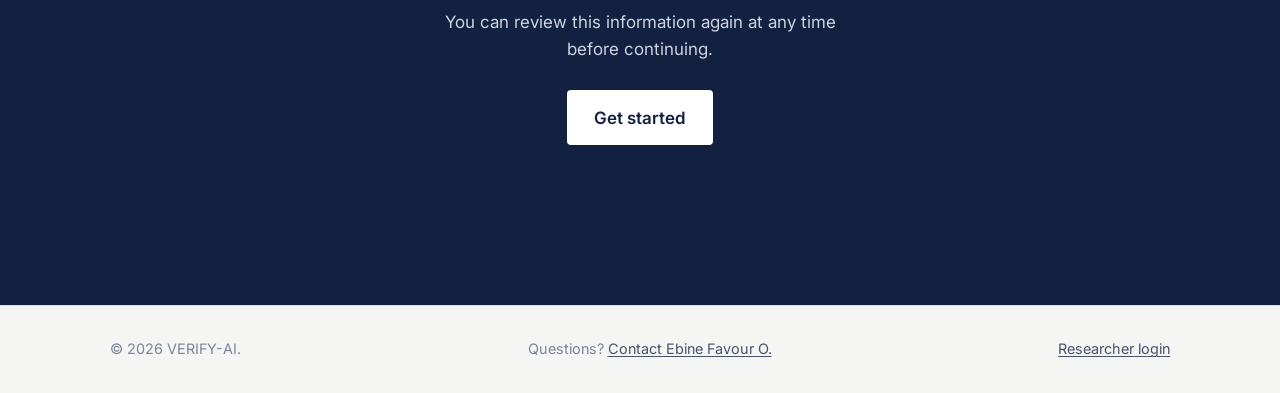
==== commit 2626c7cc: "id" ====
--- a/index.html
+++ b/index.html
@@ -29,6 +29,7 @@
           <li><a href="#about">About the study</a></li>
           <li><a href="#expect">What to expect</a></li>
           <li><a href="#information">Important information</a></li>
+          <li><a href="researcher/login.html">Researcher login</a></li>
         </ul>
         <a class="btn btn-quiet site-nav__cta" href="participant/entry.html">Get started</a>
       </nav>
@@ -165,6 +166,7 @@
     <div class="wrap site-footer__inner">
       <p>&copy; <span id="footer-year">2026</span> VERIFY-AI.</p>
       <p>Questions? <a href="tel:+2349066291084">Contact Ebine Favour O.</a></p>
+      <p><a href="researcher/login.html">Researcher login</a></p>
     </div>
   </footer>
 
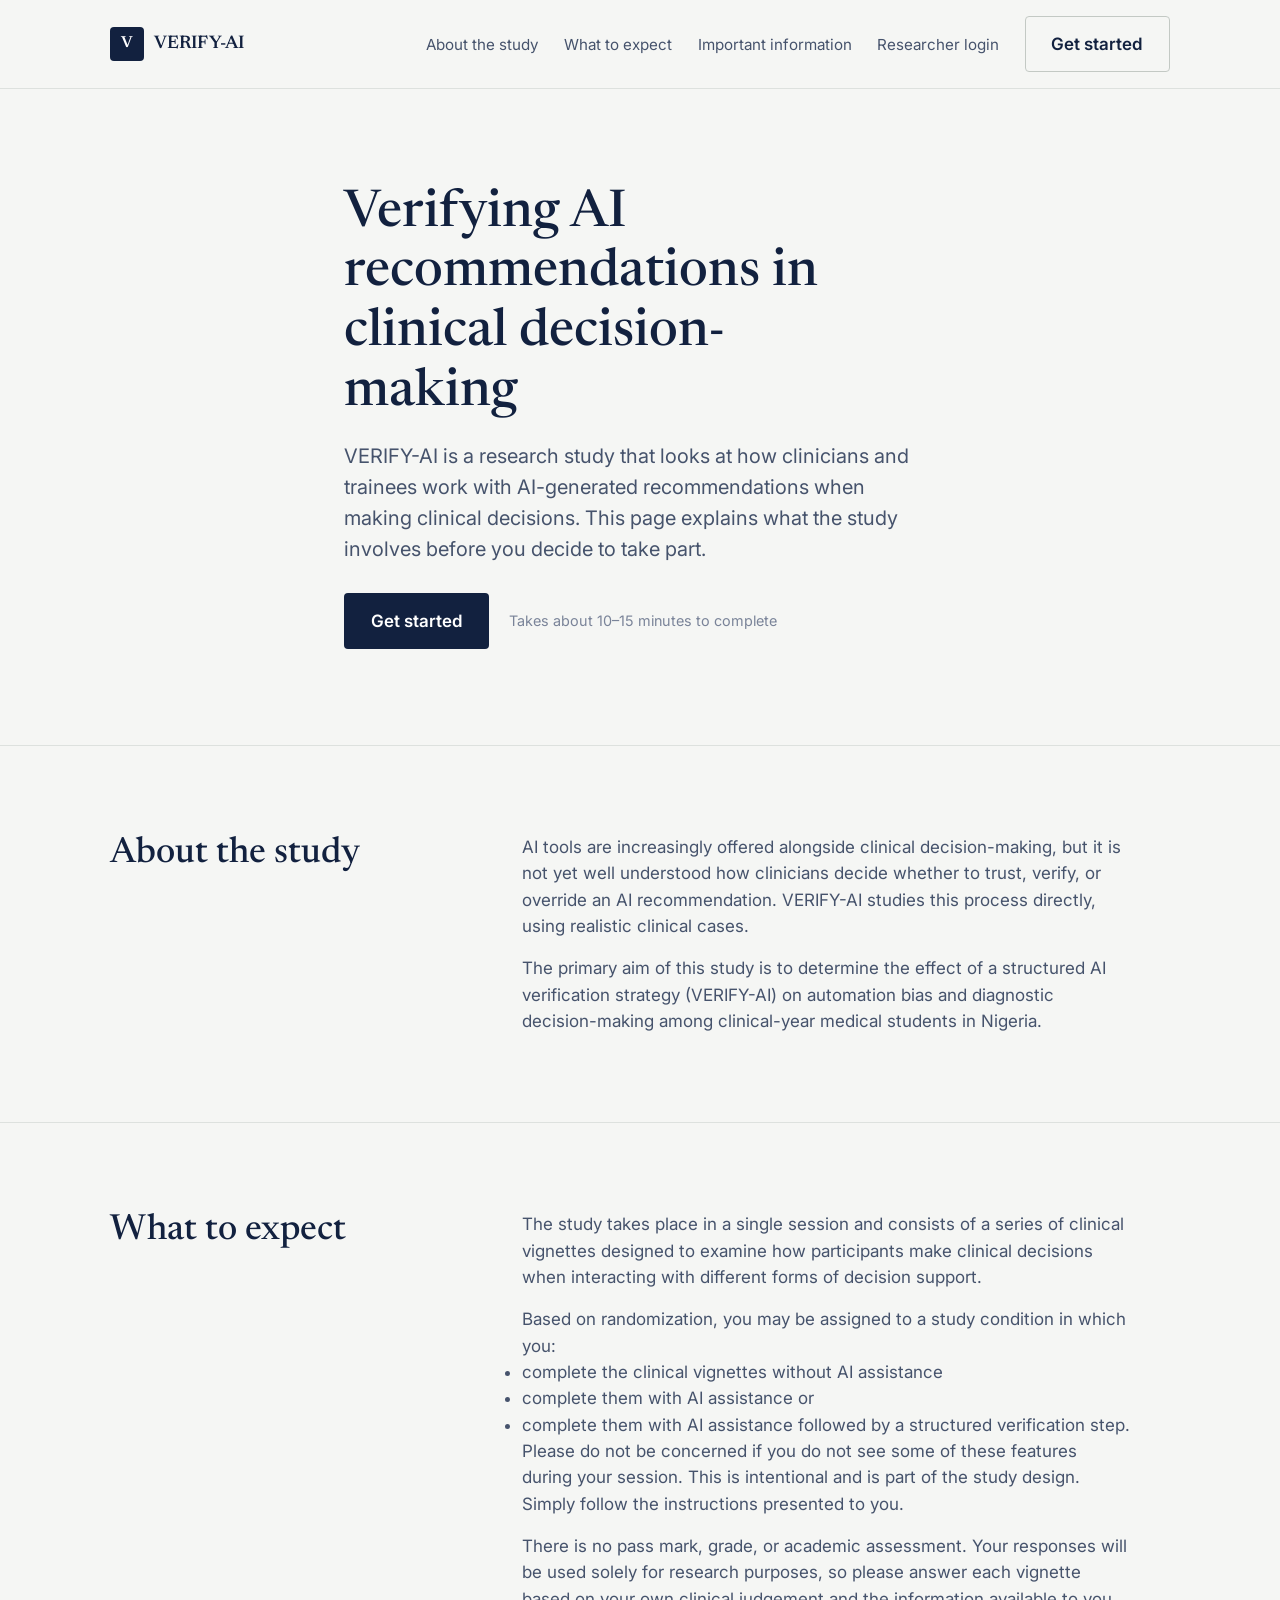
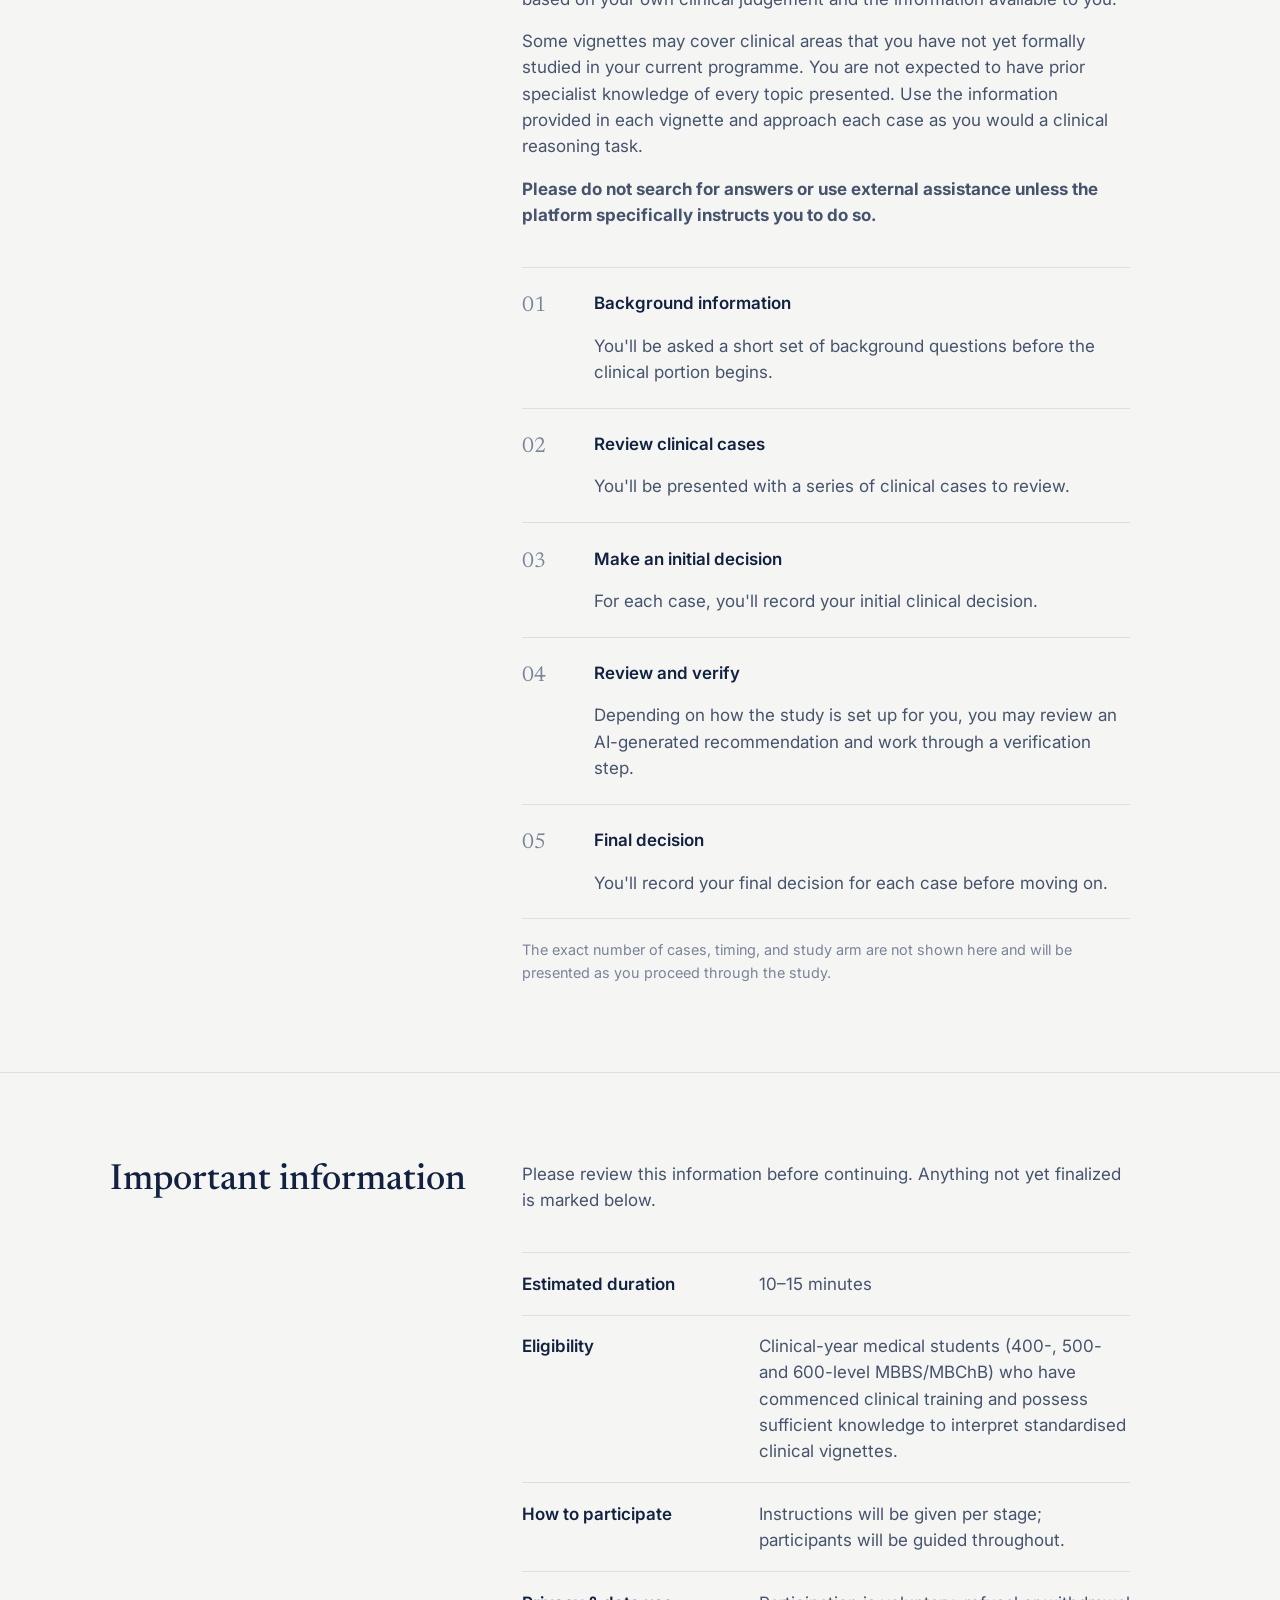
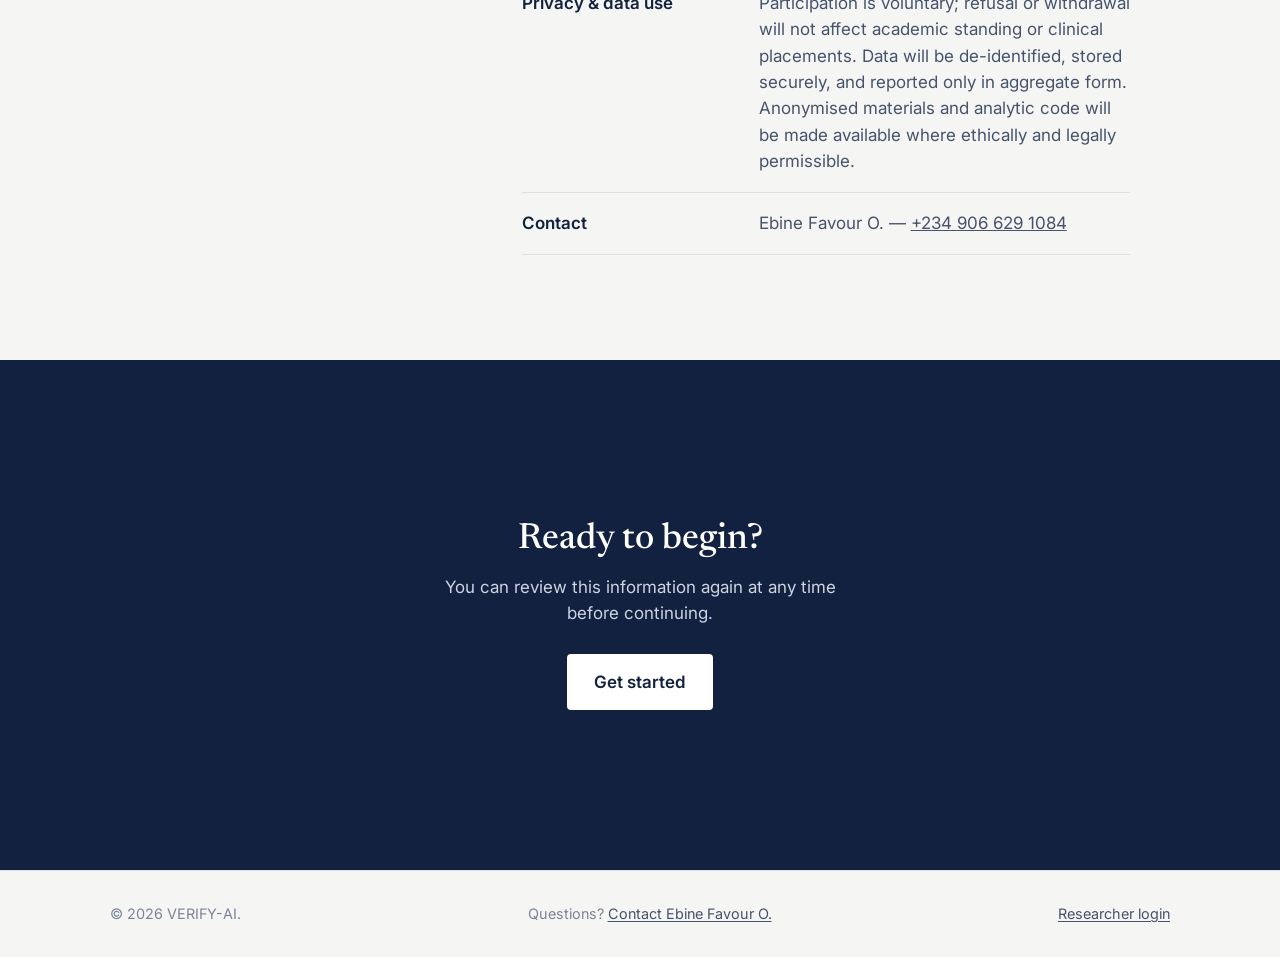
==== commit 43270f38: "i did it" ====
--- a/index.html
+++ b/index.html
@@ -1,175 +1,284 @@
-<!DOCTYPE html>
+<!doctype html>
 <html lang="en">
-<head>
-  <meta charset="UTF-8" />
-  <meta name="viewport" content="width=device-width, initial-scale=1.0" />
-  <title>VERIFY-AI — A Clinical Research Study</title>
-  <meta name="description" content="VERIFY-AI is a research study on verifying AI recommendations in clinical decision-making. Learn what participation involves before you begin." />
-  <link rel="preconnect" href="https://fonts.googleapis.com" />
-  <link rel="preconnect" href="https://fonts.gstatic.com" crossorigin />
-  <link href="https://fonts.googleapis.com/css2?family=Newsreader:opsz,wght@6..72,500;6..72,600&family=Inter:wght@400;500;600&display=swap" rel="stylesheet" />
-  <link rel="stylesheet" href="css/main.css" />
-  <link rel="stylesheet" href="css/landing.css" />
-</head>
-<body>
-  <a class="skip-link" href="#main">Skip to main content</a>
-
-  <header class="site-header">
-    <div class="wrap site-header__inner">
-      <a class="brand" href="#top">
-        <span class="brand__mark" aria-hidden="true">V</span>
-        <span class="brand__name">VERIFY-AI</span>
-      </a>
-
-      <nav class="site-nav" data-open="false" aria-label="Primary">
-        <button class="nav-toggle" type="button" aria-expanded="false" aria-controls="primary-nav-links" id="nav-toggle-btn">
-          Menu
-        </button>
-        <ul class="site-nav__links" id="primary-nav-links">
-          <li><a href="#about">About the study</a></li>
-          <li><a href="#expect">What to expect</a></li>
-          <li><a href="#information">Important information</a></li>
-          <li><a href="researcher/login.html">Researcher login</a></li>
-        </ul>
-        <a class="btn btn-quiet site-nav__cta" href="participant/entry.html">Get started</a>
-      </nav>
-    </div>
-  </header>
-
-  <main id="main">
-    <section class="hero" id="top">
-      <div class="wrap hero__inner">
-        <h1 class="hero__title">Verifying AI recommendations in clinical decision-making</h1>
-        <p class="hero__lede">
-          VERIFY-AI is a research study that looks at how clinicians and
-          trainees work with AI-generated recommendations when making
-          clinical decisions. This page explains what the study involves
-          before you decide to take part.
+  <head>
+    <meta charset="UTF-8" />
+    <meta name="viewport" content="width=device-width, initial-scale=1.0" />
+    <title>VERIFY-AI — A Clinical Research Study</title>
+    <meta
+      name="description"
+      content="VERIFY-AI is a research study on verifying AI recommendations in clinical decision-making. Learn what participation involves before you begin."
+    />
+    <link rel="preconnect" href="https://fonts.googleapis.com" />
+    <link rel="preconnect" href="https://fonts.gstatic.com" crossorigin />
+    <link
+      href="https://fonts.googleapis.com/css2?family=Newsreader:opsz,wght@6..72,500;6..72,600&family=Inter:wght@400;500;600&display=swap"
+      rel="stylesheet"
+    />
+    <link rel="stylesheet" href="css/main.css" />
+    <link rel="stylesheet" href="css/landing.css" />
+  </head>
+  <body>
+    <a class="skip-link" href="#main">Skip to main content</a>
+
+    <header class="site-header">
+      <div class="wrap site-header__inner">
+        <a class="brand" href="#top">
+          <span class="brand__mark" aria-hidden="true">V</span>
+          <span class="brand__name">VERIFY-AI</span>
+        </a>
+
+        <nav class="site-nav" data-open="false" aria-label="Primary">
+          <button
+            class="nav-toggle"
+            type="button"
+            aria-expanded="false"
+            aria-controls="primary-nav-links"
+            id="nav-toggle-btn"
+          >
+            Menu
+          </button>
+          <ul class="site-nav__links" id="primary-nav-links">
+            <li><a href="#about">About the study</a></li>
+            <li><a href="#expect">What to expect</a></li>
+            <li><a href="#information">Important information</a></li>
+            <li><a href="researcher/login.html">Researcher login</a></li>
+          </ul>
+          <a class="btn btn-quiet site-nav__cta" href="participant/entry.html"
+            >Get started</a
+          >
+        </nav>
+      </div>
+    </header>
+
+    <main id="main">
+      <section class="hero" id="top">
+        <div class="wrap hero__inner">
+          <h1 class="hero__title">
+            Verifying AI recommendations in clinical decision-making
+          </h1>
+          <p class="hero__lede">
+            VERIFY-AI is a research study that looks at how clinicians and
+            trainees work with AI-generated recommendations when making clinical
+            decisions. This page explains what the study involves before you
+            decide to take part.
+          </p>
+          <div class="hero__actions">
+            <a class="btn btn-primary" href="participant/entry.html"
+              >Get started</a
+            >
+            <span class="hero__note"
+              >Takes about 10–15 minutes to complete</span
+            >
+          </div>
+        </div>
+      </section>
+
+      <section class="section" id="about">
+        <div class="wrap section__head">
+          <h2 class="section__heading">About the study</h2>
+          <div class="section__body">
+            <p>
+              AI tools are increasingly offered alongside clinical
+              decision-making, but it is not yet well understood how clinicians
+              decide whether to trust, verify, or override an AI recommendation.
+              VERIFY-AI studies this process directly, using realistic clinical
+              cases.
+            </p>
+            <p>
+              The primary aim of this study is to determine the effect of a
+              structured AI verification strategy (VERIFY-AI) on automation bias
+              and diagnostic decision-making among clinical-year medical
+              students in Nigeria.
+            </p>
+          </div>
+        </div>
+      </section>
+
+      <section class="section" id="expect">
+        <div class="wrap section__head">
+          <h2 class="section__heading">What to expect</h2>
+          <div class="section__body">
+            <p>
+              The study takes place in a single session and consists of a series
+              of clinical vignettes designed to examine how participants make
+              clinical decisions when interacting with different forms of
+              decision support.
+            </p>
+            <p>
+              Based on randomization, you may be assigned to a study condition
+              in which you:
+            </p>
+            <ul>
+              <li>complete the clinical vignettes without AI assistance</li>
+              <li>complete them with AI assistance or</li>
+              <li>
+                complete them with AI assistance followed by a structured
+                verification step.
+              </li>
+            </ul>
+            <p>
+              Please do not be concerned if you do not see some of these
+              features during your session. This is intentional and is part of
+              the study design. Simply follow the instructions presented to you.
+            </p>
+            <p>
+              There is no pass mark, grade, or academic assessment. Your
+              responses will be used solely for research purposes, so please
+              answer each vignette based on your own clinical judgement and the
+              information available to you.
+            </p>
+            <p>
+              Some vignettes may cover clinical areas that you have not yet
+              formally studied in your current programme. You are not expected
+              to have prior specialist knowledge of every topic presented. Use
+              the information provided in each vignette and approach each case
+              as you would a clinical reasoning task.
+            </p>
+            <p class="approval-note landing-expectations__instruction">
+              <strong>
+                Please do not search for answers or use external assistance
+                unless the platform specifically instructs you to do so.
+              </strong>
+            </p>
+
+            <ol class="steps">
+              <li class="step">
+                <span class="step__index" aria-hidden="true">01</span>
+                <div>
+                  <p class="step__title">Background information</p>
+                  <p class="step__text">
+                    You'll be asked a short set of background questions before
+                    the clinical portion begins.
+                  </p>
+                </div>
+              </li>
+              <li class="step">
+                <span class="step__index" aria-hidden="true">02</span>
+                <div>
+                  <p class="step__title">Review clinical cases</p>
+                  <p class="step__text">
+                    You'll be presented with a series of clinical cases to
+                    review.
+                  </p>
+                </div>
+              </li>
+              <li class="step">
+                <span class="step__index" aria-hidden="true">03</span>
+                <div>
+                  <p class="step__title">Make an initial decision</p>
+                  <p class="step__text">
+                    For each case, you'll record your initial clinical decision.
+                  </p>
+                </div>
+              </li>
+              <li class="step">
+                <span class="step__index" aria-hidden="true">04</span>
+                <div>
+                  <p class="step__title">Review and verify</p>
+                  <p class="step__text">
+                    Depending on how the study is set up for you, you may review
+                    an AI-generated recommendation and work through a
+                    verification step.
+                  </p>
+                </div>
+              </li>
+              <li class="step">
+                <span class="step__index" aria-hidden="true">05</span>
+                <div>
+                  <p class="step__title">Final decision</p>
+                  <p class="step__text">
+                    You'll record your final decision for each case before
+                    moving on.
+                  </p>
+                </div>
+              </li>
+            </ol>
+            <p class="steps__caveat">
+              The exact number of cases, timing, and study arm are not shown
+              here and will be presented as you proceed through the study.
+            </p>
+          </div>
+        </div>
+      </section>
+
+      <section class="section" id="information">
+        <div class="wrap section__head">
+          <h2 class="section__heading">Important information</h2>
+          <div class="section__body">
+            <p>
+              Please review this information before continuing. Anything not yet
+              finalized is marked below.
+            </p>
+
+            <dl class="info-list">
+              <div class="info-row">
+                <dt>Estimated duration</dt>
+                <dd>10–15 minutes</dd>
+              </div>
+              <div class="info-row">
+                <dt>Eligibility</dt>
+                <dd>
+                  Clinical-year medical students (400-, 500- and 600-level
+                  MBBS/MBChB) who have commenced clinical training and possess
+                  sufficient knowledge to interpret standardised clinical
+                  vignettes.
+                </dd>
+              </div>
+              <div class="info-row">
+                <dt>How to participate</dt>
+                <dd>
+                  Instructions will be given per stage; participants will be
+                  guided throughout.
+                </dd>
+              </div>
+              <div class="info-row">
+                <dt>Privacy &amp; data use</dt>
+                <dd>
+                  Participation is voluntary; refusal or withdrawal will not
+                  affect academic standing or clinical placements. Data will be
+                  de-identified, stored securely, and reported only in aggregate
+                  form. Anonymised materials and analytic code will be made
+                  available where ethically and legally permissible.
+                </dd>
+              </div>
+              <div class="info-row">
+                <dt>Contact</dt>
+                <dd>
+                  Ebine Favour O. —
+                  <a href="tel:+2349066291084">+234 906 629 1084</a>
+                </dd>
+              </div>
+            </dl>
+          </div>
+        </div>
+      </section>
+
+      <section class="section cta-band" id="begin">
+        <div class="wrap cta-band__inner">
+          <h2>Ready to begin?</h2>
+          <p>
+            You can review this information again at any time before continuing.
+          </p>
+          <a
+            class="btn btn-on-dark"
+            href="participant/entry.html"
+            id="get-started-btn"
+            >Get started</a
+          >
+        </div>
+      </section>
+    </main>
+
+    <footer class="site-footer">
+      <div class="wrap site-footer__inner">
+        <p>&copy; <span id="footer-year">2026</span> VERIFY-AI.</p>
+        <p>
+          Questions? <a href="tel:+2349066291084">Contact Ebine Favour O.</a>
         </p>
-        <div class="hero__actions">
-          <a class="btn btn-primary" href="participant/entry.html">Get started</a>
-          <span class="hero__note">Takes about 10–15 minutes to complete</span>
-        </div>
+        <p><a href="researcher/login.html">Researcher login</a></p>
       </div>
-    </section>
-
-    <section class="section" id="about">
-      <div class="wrap section__head">
-        <h2 class="section__heading">About the study</h2>
-        <div class="section__body">
-          <p>
-            AI tools are increasingly offered alongside clinical decision-making,
-            but it is not yet well understood how clinicians decide whether to
-            trust, verify, or override an AI recommendation. VERIFY-AI studies
-            this process directly, using realistic clinical cases.
-          </p>
-          <p>
-            The primary aim of this study is to determine the effect of a
-            structured AI verification strategy (VERIFY-AI) on automation
-            bias and diagnostic decision-making among clinical-year medical
-            students in Nigeria.
-          </p>
-        </div>
-      </div>
-    </section>
-
-    <section class="section" id="expect">
-      <div class="wrap section__head">
-        <h2 class="section__heading">What to expect</h2>
-        <div class="section__body">
-          <p>The study takes place in a single session and follows the same general structure for every participant.</p>
-
-          <ol class="steps">
-            <li class="step">
-              <span class="step__index" aria-hidden="true">01</span>
-              <div>
-                <p class="step__title">Background information</p>
-                <p class="step__text">You'll be asked a short set of background questions before the clinical portion begins.</p>
-              </div>
-            </li>
-            <li class="step">
-              <span class="step__index" aria-hidden="true">02</span>
-              <div>
-                <p class="step__title">Review clinical cases</p>
-                <p class="step__text">You'll be presented with a series of clinical cases to review.</p>
-              </div>
-            </li>
-            <li class="step">
-              <span class="step__index" aria-hidden="true">03</span>
-              <div>
-                <p class="step__title">Make an initial decision</p>
-                <p class="step__text">For each case, you'll record your initial clinical decision.</p>
-              </div>
-            </li>
-            <li class="step">
-              <span class="step__index" aria-hidden="true">04</span>
-              <div>
-                <p class="step__title">Review and verify</p>
-                <p class="step__text">Depending on how the study is set up for you, you may review an AI-generated recommendation and work through a verification step.</p>
-              </div>
-            </li>
-            <li class="step">
-              <span class="step__index" aria-hidden="true">05</span>
-              <div>
-                <p class="step__title">Final decision</p>
-                <p class="step__text">You'll record your final decision for each case before moving on.</p>
-              </div>
-            </li>
-          </ol>
-          <p class="steps__caveat">The exact number of cases, timing, and study arm are not shown here and will be presented as you proceed through the study.</p>
-        </div>
-      </div>
-    </section>
-
-    <section class="section" id="information">
-      <div class="wrap section__head">
-        <h2 class="section__heading">Important information</h2>
-        <div class="section__body">
-          <p>Please review this information before continuing. Anything not yet finalized is marked below.</p>
-
-          <dl class="info-list">
-            <div class="info-row">
-              <dt>Estimated duration</dt>
-              <dd>10–15 minutes</dd>
-            </div>
-            <div class="info-row">
-              <dt>Eligibility</dt>
-              <dd>Clinical-year medical students (400-, 500- and 600-level MBBS/MBChB) who have commenced clinical training and possess sufficient knowledge to interpret standardised clinical vignettes.</dd>
-            </div>
-            <div class="info-row">
-              <dt>How to participate</dt>
-              <dd>Instructions will be given per stage; participants will be guided throughout.</dd>
-            </div>
-            <div class="info-row">
-              <dt>Privacy &amp; data use</dt>
-              <dd>Participation is voluntary; refusal or withdrawal will not affect academic standing or clinical placements. Data will be de-identified, stored securely, and reported only in aggregate form. Anonymised materials and analytic code will be made available where ethically and legally permissible.</dd>
-            </div>
-            <div class="info-row">
-              <dt>Contact</dt>
-              <dd>Ebine Favour O. — <a href="tel:+2349066291084">+234 906 629 1084</a></dd>
-            </div>
-          </dl>
-        </div>
-      </div>
-    </section>
-
-    <section class="section cta-band" id="begin">
-      <div class="wrap cta-band__inner">
-        <h2>Ready to begin?</h2>
-        <p>You can review this information again at any time before continuing.</p>
-        <a class="btn btn-on-dark" href="participant/entry.html" id="get-started-btn">Get started</a>
-      </div>
-    </section>
-  </main>
-
-  <footer class="site-footer">
-    <div class="wrap site-footer__inner">
-      <p>&copy; <span id="footer-year">2026</span> VERIFY-AI.</p>
-      <p>Questions? <a href="tel:+2349066291084">Contact Ebine Favour O.</a></p>
-      <p><a href="researcher/login.html">Researcher login</a></p>
-    </div>
-  </footer>
-
-  <script type="module" src="js/main.js"></script>
-</body>
+    </footer>
+
+    <script type="module" src="js/main.js"></script>
+  </body>
 </html>
--- a/css/main.css
+++ b/css/main.css
@@ -372,3 +372,183 @@
   text-decoration: underline;
   text-underline-offset: 2px;
 }
+
+/* ==========================================================================
+   Loading + network states (shared: participant AND researcher pages)
+
+   Every place the app waits on the network — the final Firestore
+   submission, researcher sign-in, a CSV build over a large dataset —
+   should show one of these rather than appearing frozen. Nothing here is
+   page-specific, so it lives in main.css alongside .btn.
+   ========================================================================== */
+
+/* Author `display` rules beat the browser's built-in [hidden]{display:none}.
+   researcher.css already restores this for its own pages; participant
+   pages need it too now that they toggle `hidden` on flex/inline-flex
+   elements (the button spinner, the offline banner). */
+[hidden] {
+  display: none !important;
+}
+
+/* --- Button busy state ---------------------------------------------------
+   Applied by js/utils/loading.js#setButtonLoading. The spinner element is
+   inserted as the button's first child; .btn is already inline-flex with a
+   gap, so it sits neatly before the label without any layout shift. */
+
+.btn__spinner {
+  width: 1em;
+  height: 1em;
+  border-radius: 50%;
+  border: 2px solid currentColor;
+  border-top-color: transparent;
+  opacity: 0.85;
+  animation: va-spin 0.7s linear infinite;
+  flex-shrink: 0;
+}
+
+.btn--loading {
+  cursor: progress;
+}
+
+.btn:disabled,
+.btn[aria-disabled="true"] {
+  opacity: 0.55;
+  cursor: not-allowed;
+}
+
+/* A loading button is disabled, but it should still read as "working",
+   not as "unavailable" — keep it closer to full strength. */
+.btn--loading:disabled,
+.btn--loading[aria-disabled="true"] {
+  opacity: 0.8;
+  cursor: progress;
+}
+
+@keyframes va-spin {
+  to {
+    transform: rotate(360deg);
+  }
+}
+
+@media (prefers-reduced-motion: reduce) {
+  .btn__spinner,
+  .va-overlay__spinner {
+    animation-duration: 1.6s;
+  }
+}
+
+/* --- Inline spinner for status lines ------------------------------------ */
+
+.va-inline-spinner {
+  display: inline-block;
+  vertical-align: -0.15em;
+  width: 0.9em;
+  height: 0.9em;
+  margin-right: 0.45em;
+  border-radius: 50%;
+  border: 2px solid var(--color-line-strong);
+  border-top-color: var(--color-ink);
+  animation: va-spin 0.7s linear infinite;
+}
+
+/* --- Full-page transition overlay ---------------------------------------
+   Used for the short waits where the whole page is about to change (entry
+   → cases, last question → submission screen). Deliberately unobtrusive:
+   it fades in after a beat so a fast transition never flashes a spinner. */
+
+.va-overlay {
+  position: fixed;
+  inset: 0;
+  z-index: 100;
+  display: flex;
+  flex-direction: column;
+  align-items: center;
+  justify-content: center;
+  gap: 1rem;
+  background: rgba(245, 246, 244, 0.86);
+  backdrop-filter: blur(3px);
+  opacity: 0;
+  animation: va-overlay-in 0.25s ease 0.15s forwards;
+}
+
+.va-overlay__spinner {
+  width: 30px;
+  height: 30px;
+  border-radius: 50%;
+  border: 3px solid var(--color-line-strong);
+  border-top-color: var(--color-ink);
+  animation: va-spin 0.7s linear infinite;
+}
+
+.va-overlay__message {
+  margin: 0;
+  color: var(--color-ink-soft);
+  font-size: 0.95rem;
+  text-align: center;
+  max-width: 28rem;
+  padding-inline: 1.25rem;
+}
+
+@keyframes va-overlay-in {
+  to {
+    opacity: 1;
+  }
+}
+
+/* --- Offline / connection banner ----------------------------------------
+   Driven by the browser's online/offline events (js/utils/loading.js).
+   Sticks to the top of the viewport so a participant who loses signal
+   mid-assessment is told before they try to submit, not after. */
+
+.va-netbar {
+  position: fixed;
+  top: 0;
+  left: 0;
+  right: 0;
+  z-index: 200;
+  display: flex;
+  align-items: center;
+  justify-content: center;
+  gap: 0.5rem;
+  padding: 0.6rem 1rem;
+  padding-top: calc(0.6rem + env(safe-area-inset-top, 0px));
+  font-size: 0.9rem;
+  font-weight: 500;
+  line-height: 1.35;
+  text-align: center;
+  color: #fff;
+  background: #8a2f2f;
+}
+
+.va-netbar[data-state="back"] {
+  background: var(--color-accent);
+}
+
+/* --- Slow-connection hint under a submit button -------------------------- */
+
+.va-slow-hint {
+  margin: 0.6rem 0 0;
+  font-size: 0.88rem;
+  line-height: 1.45;
+  color: var(--color-ink-soft);
+  border-left: 3px solid var(--color-line-strong);
+  padding: 0.2rem 0 0.2rem 0.75rem;
+}
+
+/* --- Error state for a failed action ------------------------------------- */
+
+.va-error {
+  margin: 0.75rem 0 0;
+  padding: 0.85rem 1rem;
+  border-left: 3px solid #8a2f2f;
+  background: #fbf1f1;
+  border-radius: 0 var(--radius-sm) var(--radius-sm) 0;
+  color: #5d2020;
+  font-size: 0.92rem;
+  line-height: 1.5;
+}
+
+.va-error strong {
+  display: block;
+  margin-bottom: 0.15rem;
+}
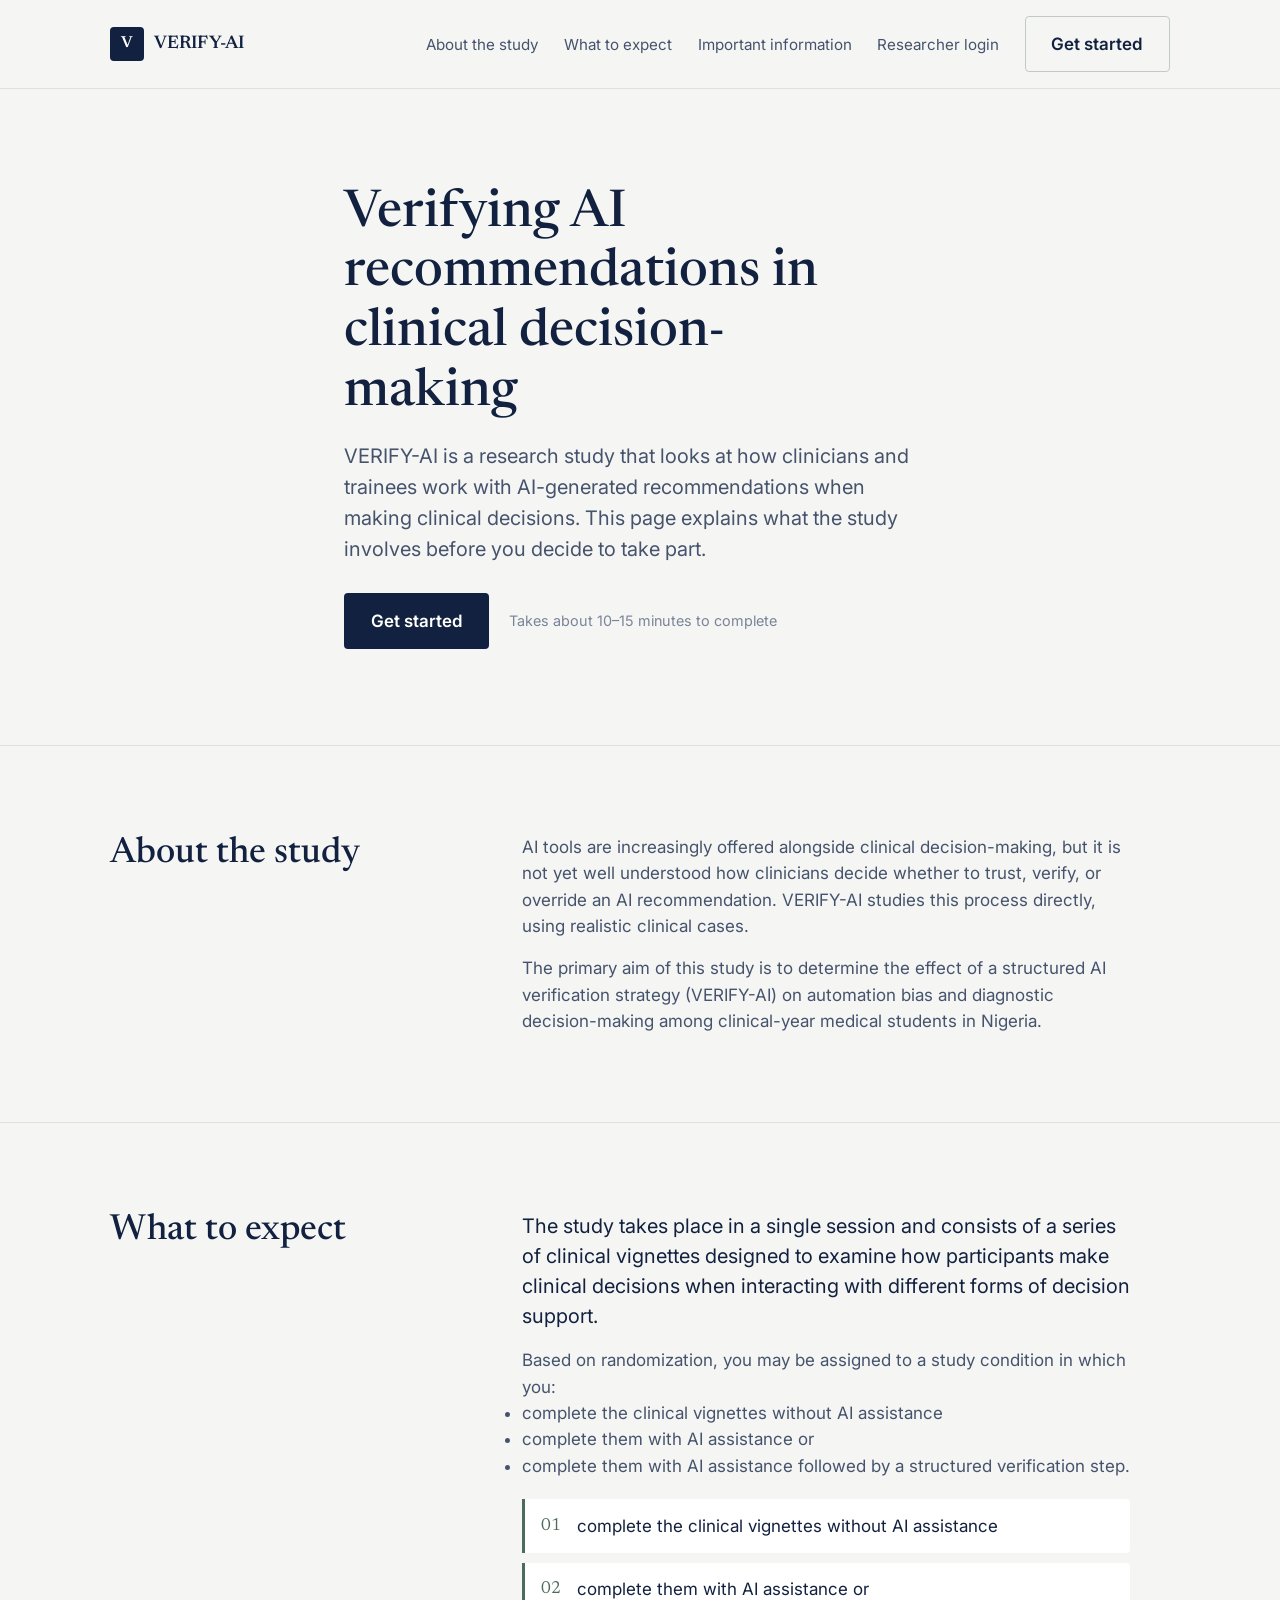
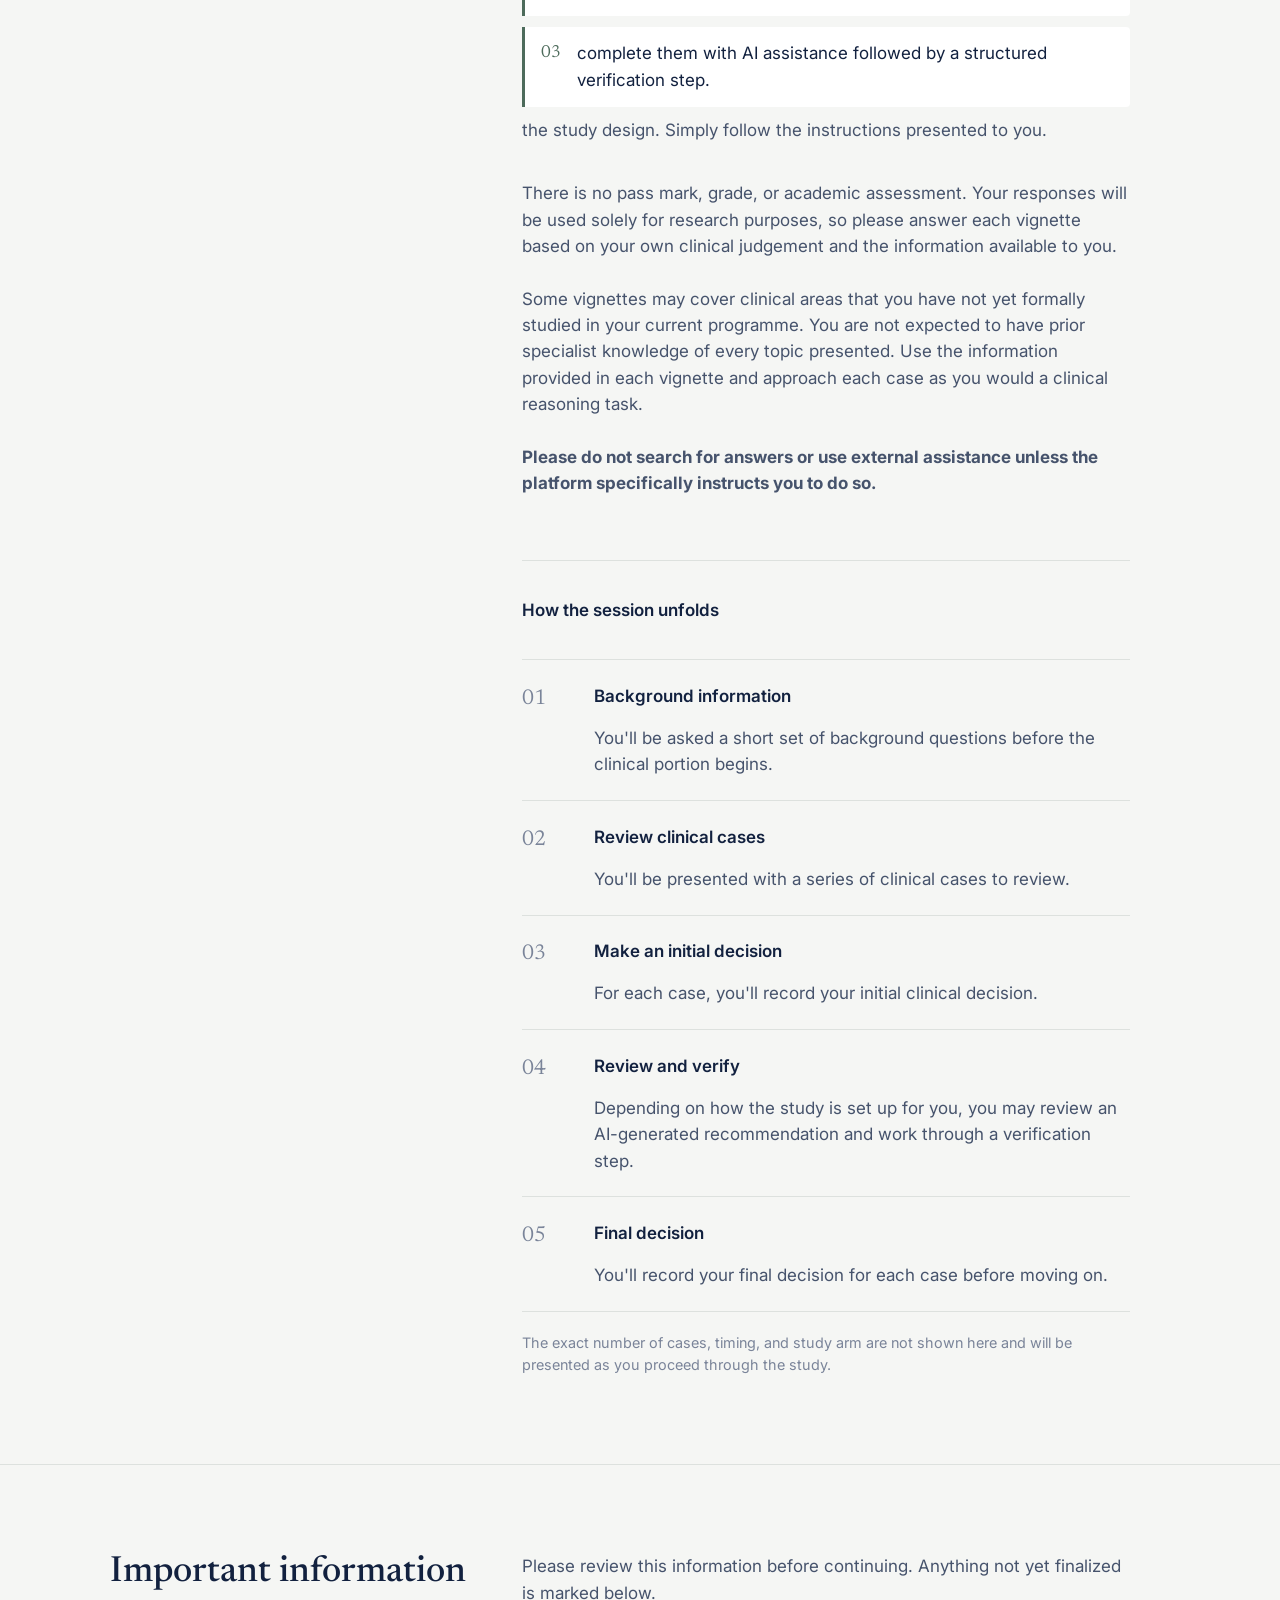
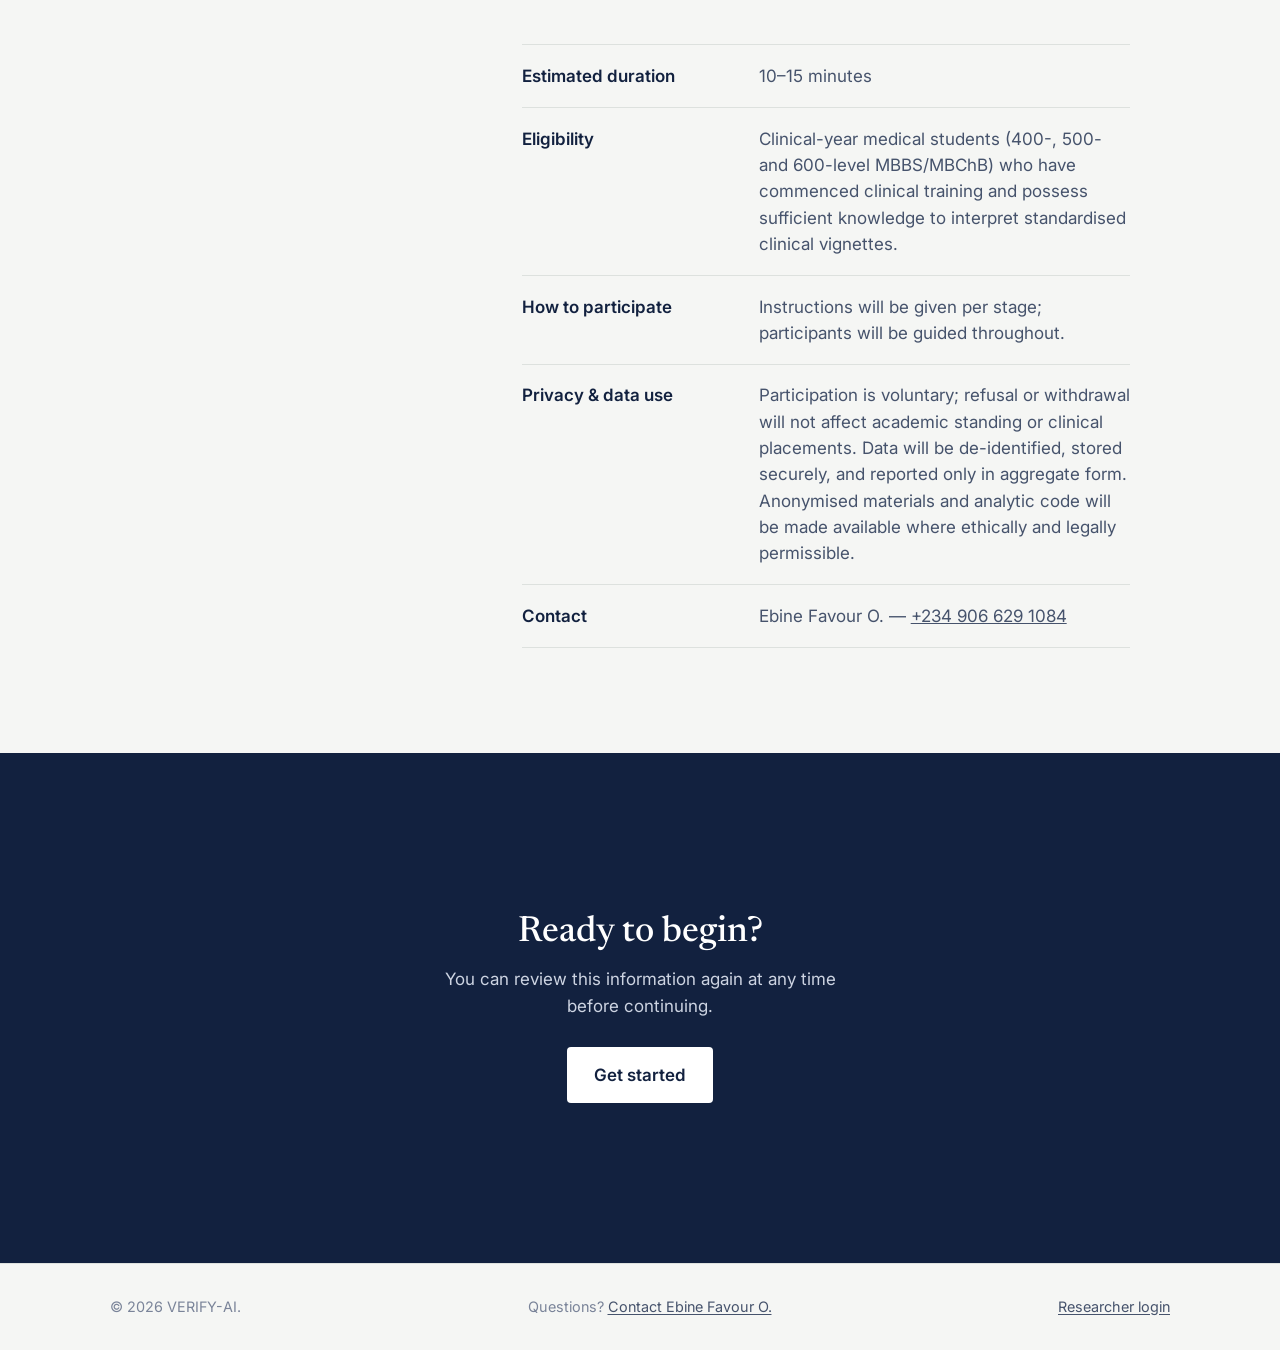
==== commit 03b6a5d6: "i did it" ====
--- a/index.html
+++ b/index.html
@@ -98,7 +98,8 @@
         <div class="wrap section__head">
           <h2 class="section__heading">What to expect</h2>
           <div class="section__body">
-            <p>
+            <div class="expectation-overview">
+              <p class="expectation-overview__lede">
               The study takes place in a single session and consists of a series
               of clinical vignettes designed to examine how participants make
               clinical decisions when interacting with different forms of
@@ -115,10 +116,10 @@
                 complete them with AI assistance followed by a structured
                 verification step.
               </li>
-            </ul>
-            <p>
-              Please do not be concerned if you do not see some of these
-              features during your session. This is intentional and is part of
+            <ul class="condition-list">
+              <li>complete the clinical vignettes without AI assistance</li>
+              <li>complete them with AI assistance or</li>
+              <li>complete them with AI assistance followed by a structured verification step.</li>
               the study design. Simply follow the instructions presented to you.
             </p>
             <p>
@@ -140,7 +141,9 @@
                 unless the platform specifically instructs you to do so.
               </strong>
             </p>
-
+          </div>
+
+          <h3 class="expectation-steps-heading">How the session unfolds</h3>
             <ol class="steps">
               <li class="step">
                 <span class="step__index" aria-hidden="true">01</span>
--- a/css/landing.css
+++ b/css/landing.css
@@ -84,6 +84,61 @@
   margin-top: 1rem;
 }
 
+/* What to expect — overview ---------------------------------------------- */
+
+.expectation-overview {
+  padding-bottom: clamp(1.75rem, 4vw, 2.5rem);
+  border-bottom: 1px solid var(--color-line);
+}
+
+.expectation-overview__lede {
+  font-size: var(--step-1);
+  color: var(--color-ink);
+  line-height: 1.5;
+}
+
+.condition-list {
+  display: grid;
+  gap: 0.65rem;
+  margin: 1.25rem 0 1.5rem;
+  padding: 0;
+  list-style: none;
+  counter-reset: condition;
+}
+
+.condition-list li {
+  counter-increment: condition;
+  position: relative;
+  padding: 0.85rem 1rem 0.85rem 3.25rem;
+  color: var(--color-ink);
+  background: var(--color-surface);
+  border-left: 3px solid var(--color-accent);
+  border-radius: 0 var(--radius-sm) var(--radius-sm) 0;
+}
+
+.condition-list li::before {
+  content: counter(condition, decimal-leading-zero);
+  position: absolute;
+  left: 1rem;
+  color: var(--color-accent);
+  font-family: var(--font-display);
+  font-size: 1.1rem;
+}
+
+.landing-expectations__instruction {
+  margin-top: 1.5rem;
+  margin-bottom: 0;
+}
+
+.expectation-steps-heading {
+  margin-top: clamp(1.75rem, 4vw, 2.5rem);
+  font-family: var(--font-body);
+  font-size: var(--step-0);
+  font-weight: 600;
+  color: var(--color-ink);
+  letter-spacing: 0;
+}
+
 /* What to expect — steps ------------------------------------------------ */
 
 .steps {
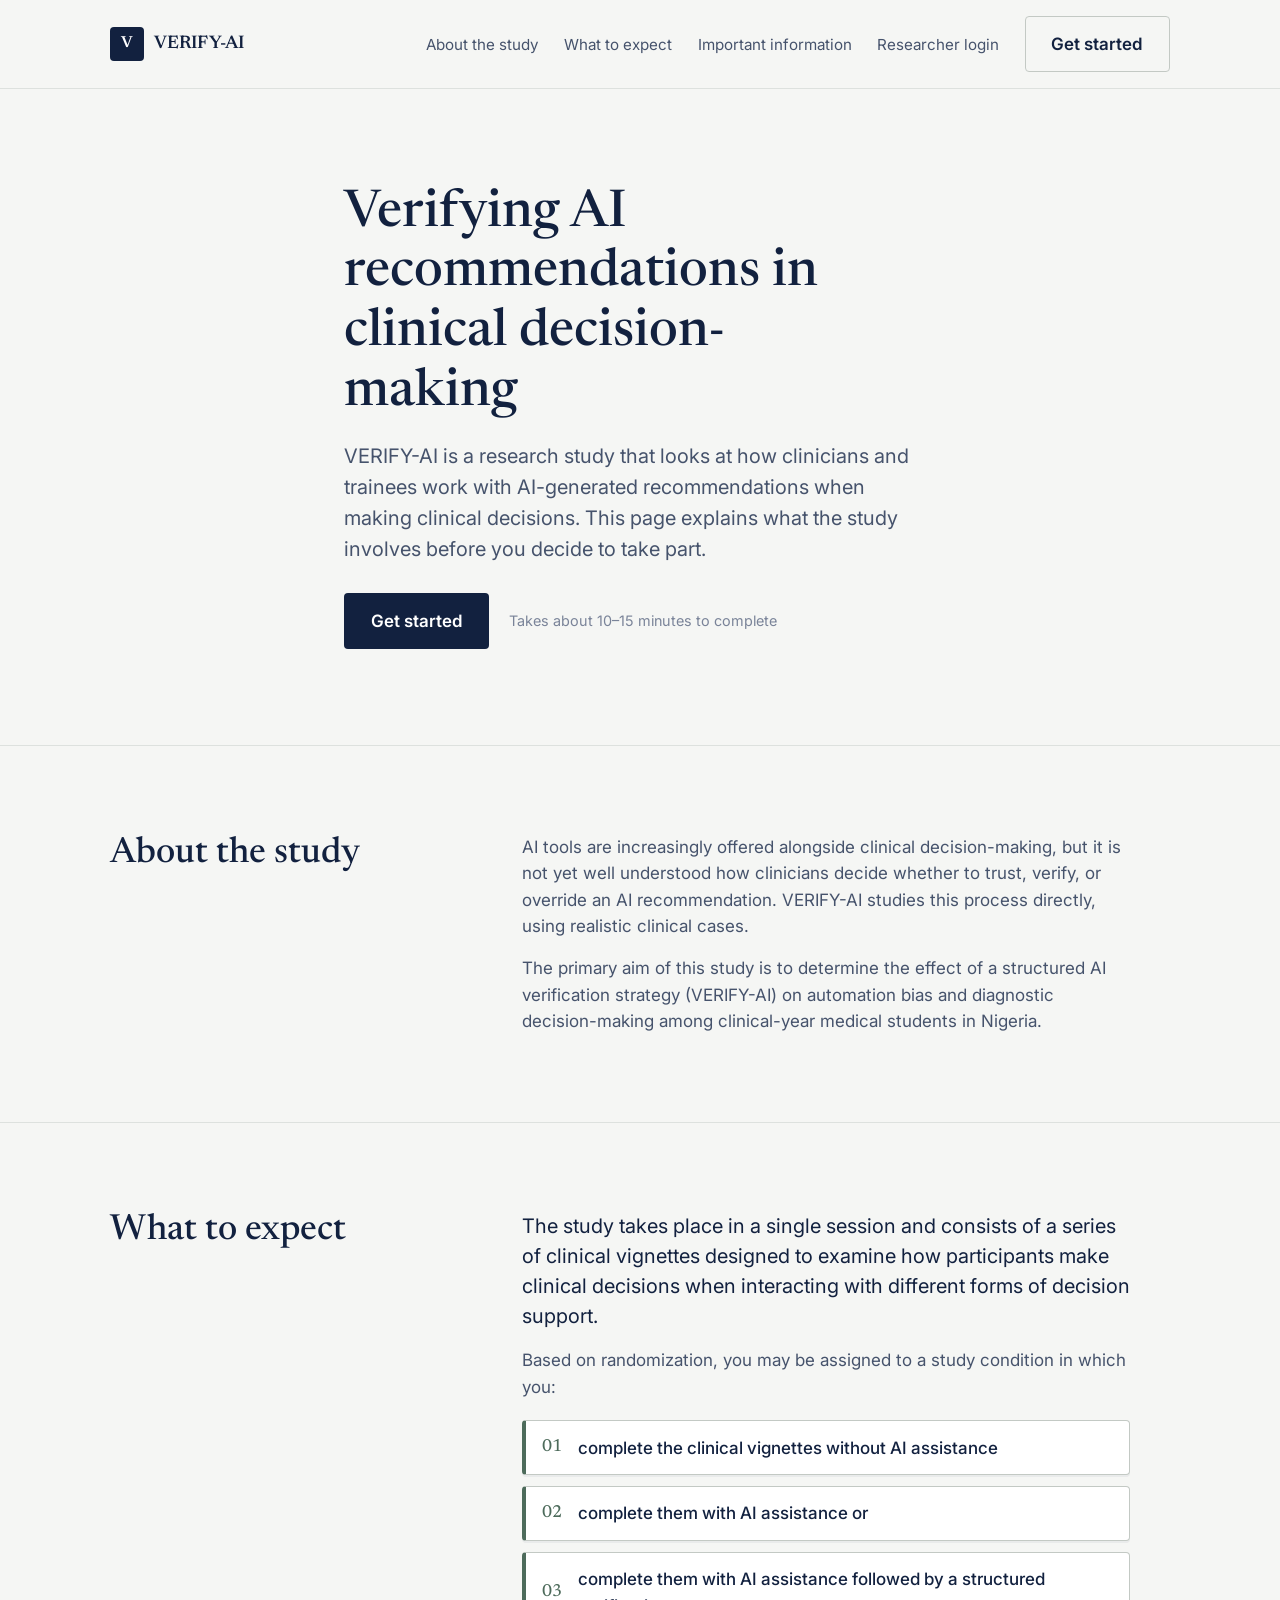
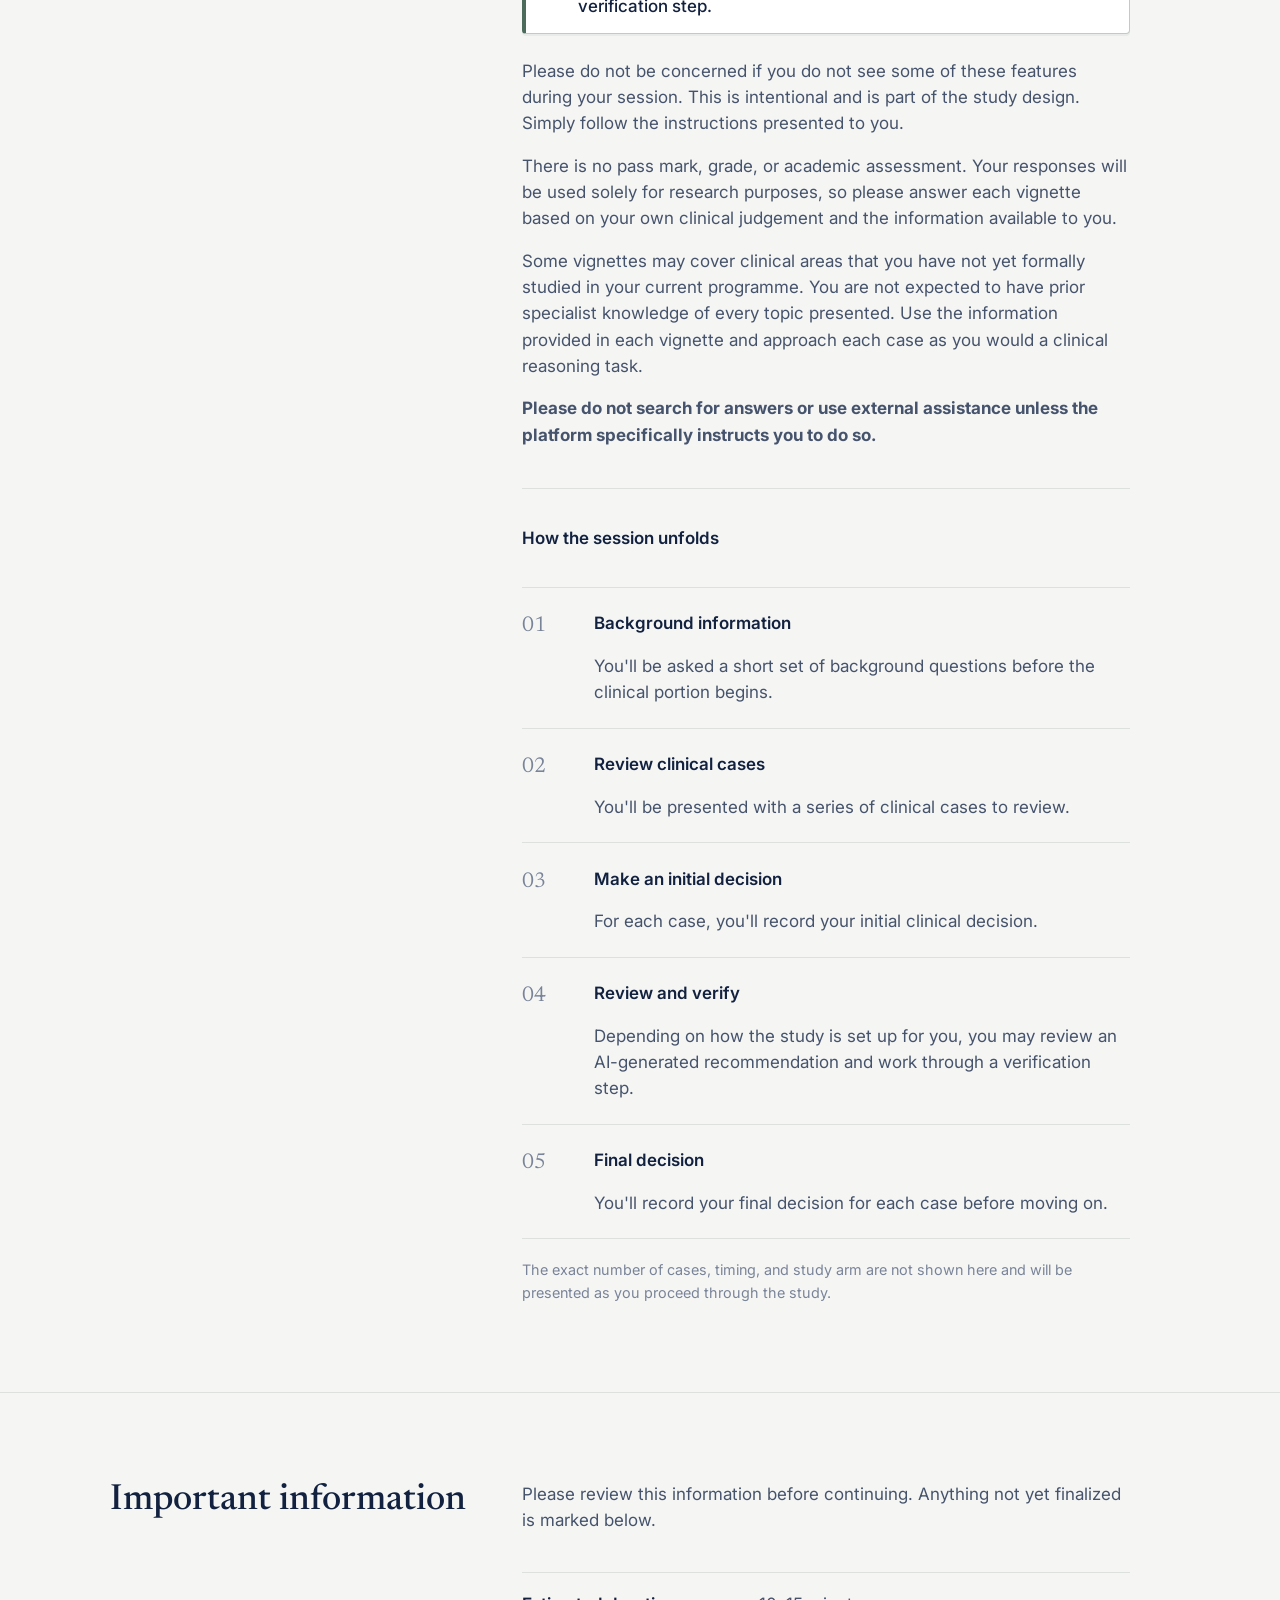
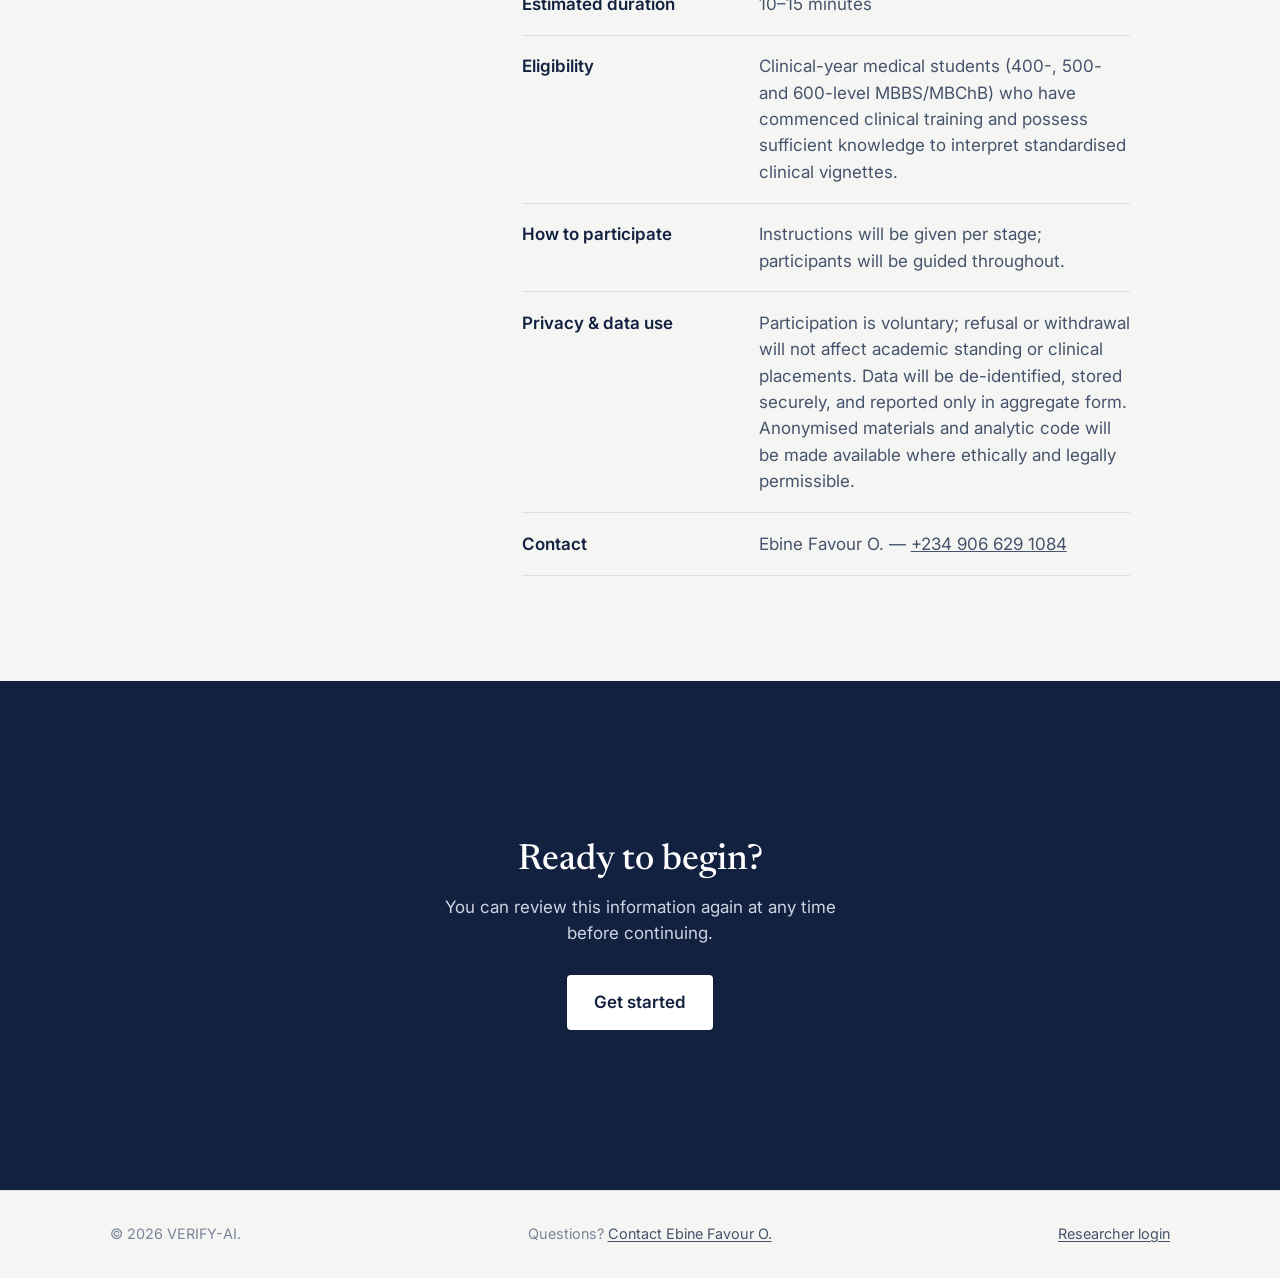
==== commit b1bb96d5: "i did it" ====
--- a/index.html
+++ b/index.html
@@ -100,50 +100,51 @@
           <div class="section__body">
             <div class="expectation-overview">
               <p class="expectation-overview__lede">
-              The study takes place in a single session and consists of a series
-              of clinical vignettes designed to examine how participants make
-              clinical decisions when interacting with different forms of
-              decision support.
-            </p>
-            <p>
-              Based on randomization, you may be assigned to a study condition
-              in which you:
-            </p>
-            <ul>
-              <li>complete the clinical vignettes without AI assistance</li>
-              <li>complete them with AI assistance or</li>
-              <li>
-                complete them with AI assistance followed by a structured
-                verification step.
-              </li>
-            <ul class="condition-list">
-              <li>complete the clinical vignettes without AI assistance</li>
-              <li>complete them with AI assistance or</li>
-              <li>complete them with AI assistance followed by a structured verification step.</li>
-              the study design. Simply follow the instructions presented to you.
-            </p>
-            <p>
-              There is no pass mark, grade, or academic assessment. Your
-              responses will be used solely for research purposes, so please
-              answer each vignette based on your own clinical judgement and the
-              information available to you.
-            </p>
-            <p>
-              Some vignettes may cover clinical areas that you have not yet
-              formally studied in your current programme. You are not expected
-              to have prior specialist knowledge of every topic presented. Use
-              the information provided in each vignette and approach each case
-              as you would a clinical reasoning task.
-            </p>
-            <p class="approval-note landing-expectations__instruction">
-              <strong>
-                Please do not search for answers or use external assistance
-                unless the platform specifically instructs you to do so.
-              </strong>
-            </p>
-          </div>
-
-          <h3 class="expectation-steps-heading">How the session unfolds</h3>
+                The study takes place in a single session and consists of a
+                series of clinical vignettes designed to examine how
+                participants make clinical decisions when interacting with
+                different forms of decision support.
+              </p>
+              <p>
+                Based on randomization, you may be assigned to a study condition
+                in which you:
+              </p>
+              <ul class="condition-list">
+                <li>complete the clinical vignettes without AI assistance</li>
+                <li>complete them with AI assistance or</li>
+                <li>
+                  complete them with AI assistance followed by a structured
+                  verification step.
+                </li>
+              </ul>
+              <p>
+                Please do not be concerned if you do not see some of these
+                features during your session. This is intentional and is part of
+                the study design. Simply follow the instructions presented to
+                you.
+              </p>
+              <p>
+                There is no pass mark, grade, or academic assessment. Your
+                responses will be used solely for research purposes, so please
+                answer each vignette based on your own clinical judgement and
+                the information available to you.
+              </p>
+              <p>
+                Some vignettes may cover clinical areas that you have not yet
+                formally studied in your current programme. You are not expected
+                to have prior specialist knowledge of every topic presented. Use
+                the information provided in each vignette and approach each case
+                as you would a clinical reasoning task.
+              </p>
+              <p class="approval-note landing-expectations__instruction">
+                <strong>
+                  Please do not search for answers or use external assistance
+                  unless the platform specifically instructs you to do so.
+                </strong>
+              </p>
+            </div>
+
+            <h3 class="expectation-steps-heading">How the session unfolds</h3>
             <ol class="steps">
               <li class="step">
                 <span class="step__index" aria-hidden="true">01</span>
--- a/css/landing.css
+++ b/css/landing.css
@@ -109,11 +109,17 @@
 .condition-list li {
   counter-increment: condition;
   position: relative;
-  padding: 0.85rem 1rem 0.85rem 3.25rem;
+  display: flex;
+  align-items: center;
+  min-height: 3.25rem;
+  padding: 0.85rem 1.1rem 0.85rem 3.25rem;
   color: var(--color-ink);
   background: var(--color-surface);
-  border-left: 3px solid var(--color-accent);
-  border-radius: 0 var(--radius-sm) var(--radius-sm) 0;
+  border: 1px solid var(--color-line-strong);
+  border-left: 4px solid var(--color-accent);
+  border-radius: var(--radius-sm);
+  box-shadow: 0 2px 0 rgba(18, 33, 63, 0.05);
+  font-weight: 500;
 }
 
 .condition-list li::before {
